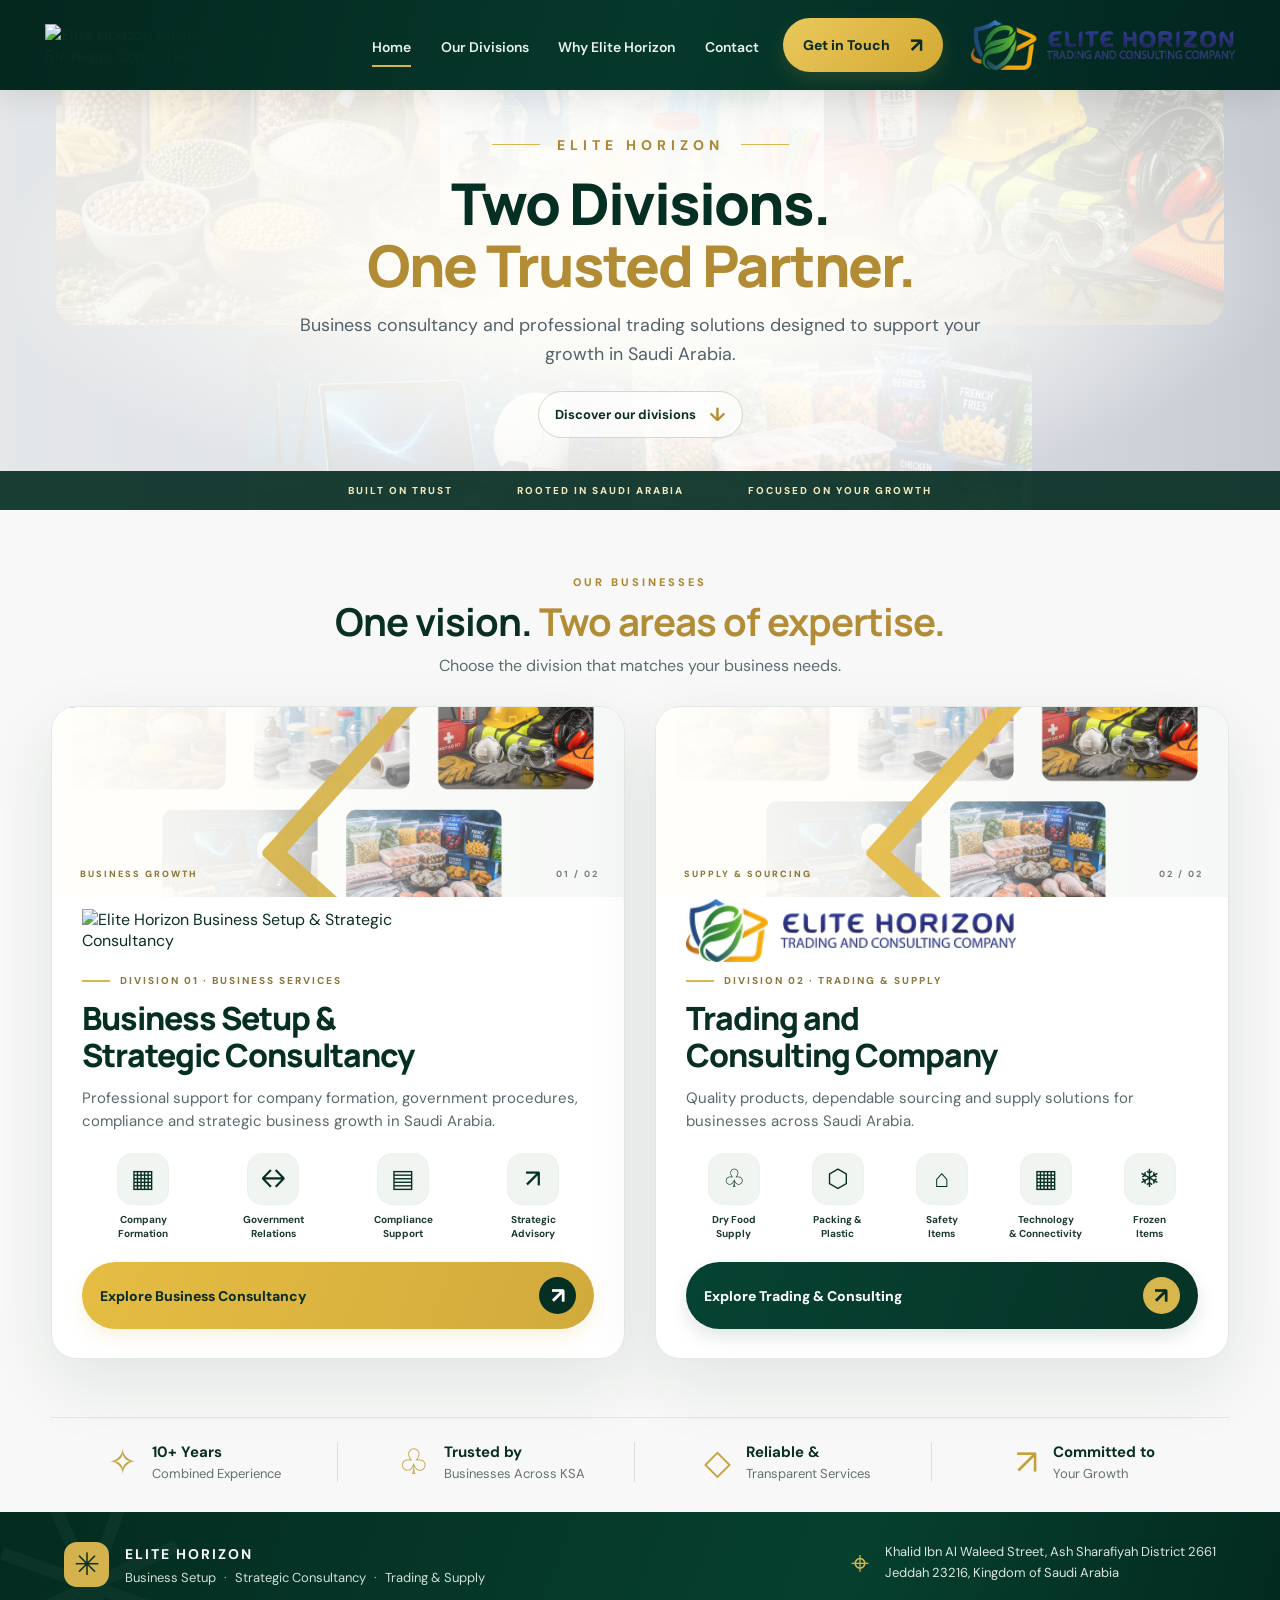
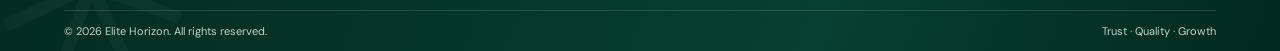
==== index.html @ f8c89701 "Add files via upload" ====
<!DOCTYPE html>
<html lang="en"><head><meta charset="UTF-8"><meta name="viewport" content="width=device-width,initial-scale=1"><meta name="theme-color" content="#052d22"><title>Elite Horizon | Two Divisions. One Trusted Partner.</title><meta name="description" content="Explore Elite Horizon Business Setup & Strategic Consultancy and Elite Horizon Trading and Consulting Company in Saudi Arabia."><link rel="icon" href="assets/favicon.png"><link rel="stylesheet" href="style.css"></head>
<body>
<header class="topbar"><a class="brand brand-consult" href="consultancy.html" aria-label="Elite Horizon Business Setup and Strategic Consultancy"><img src="assets/consultancy-logo.svg" alt="Elite Horizon Business Setup and Strategic Consultancy"></a><nav class="nav" id="nav"><a class="active" href="index.html">Home</a><a href="#divisions">Our Divisions</a><a href="#why-us">Why Elite Horizon</a><a href="#contact">Contact</a></nav><a class="top-cta" href="#contact">Get in Touch <span>↗</span></a><a class="brand brand-trading" href="trading.html" aria-label="Elite Horizon Trading and Consulting Company"><img src="assets/logo.png" alt="Elite Horizon Trading and Consulting Company"></a><button class="menu-btn" id="menuBtn" aria-label="Toggle navigation" aria-expanded="false">☰</button></header>
<main>
<section class="hero"><div class="hero-shade"></div><div class="hero-copy"><p class="eyebrow"><span></span> ELITE HORIZON <span></span></p><h1>Two Divisions.<br><em>One Trusted Partner.</em></h1><p class="hero-sub">Business consultancy and professional trading solutions designed to support your growth in Saudi Arabia.</p><a href="#divisions" class="scroll-link">Discover our divisions <span>↓</span></a></div><div class="hero-bottom"><span>BUILT ON TRUST</span><span>ROOTED IN SAUDI ARABIA</span><span>FOCUSED ON YOUR GROWTH</span></div></section>
<section class="divisions section-wrap" id="divisions"><div class="section-heading"><p class="kicker">OUR BUSINESSES</p><h2>One vision. <span>Two areas of expertise.</span></h2><p>Choose the division that matches your business needs.</p></div>
<div class="cards">
<article class="division-card consultancy-card"><div class="card-visual consultancy-visual"><div class="visual-label">BUSINESS GROWTH <span>01 / 02</span></div></div><div class="card-content"><div class="card-brand"><img src="assets/consultancy-logo.svg" alt="Elite Horizon Business Setup & Strategic Consultancy"></div><p class="division-label"><i></i> DIVISION 01 · BUSINESS SERVICES</p><h3>Business Setup &amp;<br> Strategic Consultancy</h3><p class="description">Professional support for company formation, government procedures, compliance and strategic business growth in Saudi Arabia.</p><div class="service-list"><span><b>▦</b>Company<br>Formation</span><span><b>↔</b>Government<br>Relations</span><span><b>▤</b>Compliance<br>Support</span><span><b>↗</b>Strategic<br>Advisory</span></div><a class="card-cta gold-cta" href="consultancy.html">Explore Business Consultancy <span>↗</span></a></div></article>
<article class="division-card trading-card"><div class="card-visual trading-visual"><div class="visual-label">SUPPLY &amp; SOURCING <span>02 / 02</span></div></div><div class="card-content"><div class="card-brand trading-brand"><img src="assets/logo.png" alt="Elite Horizon Trading and Consulting Company"></div><p class="division-label"><i></i> DIVISION 02 · TRADING &amp; SUPPLY</p><h3>Trading and<br> Consulting Company</h3><p class="description">Quality products, dependable sourcing and supply solutions for businesses across Saudi Arabia.</p><div class="service-list"><span><b>♧</b>Dry Food<br>Supply</span><span><b>⬡</b>Packing &amp;<br>Plastic</span><span><b>⌂</b>Safety<br>Items</span><span><b>▦</b>Technology<br>&amp; Connectivity</span><span><b>❄</b>Frozen<br>Items</span></div><a class="card-cta green-cta" href="trading.html">Explore Trading &amp; Consulting <span>↗</span></a></div></article>
</div></section>
<section class="trust-strip" id="why-us"><div class="trust-item"><span class="trust-icon">✧</span><div><strong>10+ Years</strong><small>Combined Experience</small></div></div><div class="trust-item"><span class="trust-icon">♧</span><div><strong>Trusted by</strong><small>Businesses Across KSA</small></div></div><div class="trust-item"><span class="trust-icon">◇</span><div><strong>Reliable &amp;</strong><small>Transparent Services</small></div></div><div class="trust-item"><span class="trust-icon">↗</span><div><strong>Committed to</strong><small>Your Growth</small></div></div></section>
</main><footer id="contact"><div class="footer-brand"><span class="footer-mark">✳</span><div><strong>ELITE HORIZON</strong><p>Business Setup <i>·</i> Strategic Consultancy <i>·</i> Trading &amp; Supply</p></div></div><div class="footer-address"><span>⌖</span><p>Khalid Ibn Al Waleed Street, Ash Sharafiyah District 2661<br>Jeddah 23216, Kingdom of Saudi Arabia</p></div><div class="footer-bottom"><span>© <span id="year"></span> Elite Horizon. All rights reserved.</span><span>Trust · Quality · Growth</span></div></footer><script src="script.js"></script></body></html>
---- style.css ----
@import url('https://fonts.googleapis.com/css2?family=DM+Sans:wght@400;500;600;700&family=Manrope:wght@400;500;600;700;800&display=swap');
:root{--green:#062f23;--green2:#0b4938;--gold:#d7b64e;--gold2:#edc65d;--ink:#092f25;--muted:#5e6c70;--blue:#172d80;--paper:#f7f8f7;--line:#e5e9e5;--shadow:0 24px 70px #092e2417}*{box-sizing:border-box}html{scroll-behavior:smooth;scroll-padding-top:100px}body{margin:0;background:#f7f8f7;color:var(--ink);font-family:'DM Sans',Arial,sans-serif}a{color:inherit;text-decoration:none}.topbar{height:90px;padding:0 clamp(18px,3.5vw,62px);display:flex;align-items:center;gap:24px;background:linear-gradient(105deg,#04271e,#06382b 52%,#02251f);position:sticky;top:0;z-index:20;box-shadow:0 8px 28px #00180f18}.brand{display:flex;align-items:center;min-width:0}.brand img{display:block;object-fit:contain}.brand-consult{width:310px}.brand-consult img{width:100%;max-height:74px}.brand-trading{width:270px;justify-content:flex-end;margin-left:4px}.brand-trading img{width:100%;max-height:54px;object-fit:contain}.nav{display:flex;align-items:center;justify-content:center;gap:clamp(16px,2.3vw,38px);margin:auto;white-space:nowrap}.nav a{font-size:14px;color:#eaf2ed;font-weight:600;padding:34px 0 31px;position:relative}.nav a:after{content:'';position:absolute;bottom:20px;left:0;width:0;height:2px;background:var(--gold);transition:.25s}.nav a:hover:after,.nav a.active:after{width:100%}.top-cta{display:flex;align-items:center;gap:20px;padding:14px 20px;border-radius:28px;background:linear-gradient(135deg,#eac85c,#d4a933);font-size:14px;font-weight:800;white-space:nowrap;color:#082c22;box-shadow:0 8px 20px #d7b64e26}.top-cta span{font-size:20px}.menu-btn{display:none;background:transparent;border:1px solid #ffffff50;color:#fff;border-radius:12px;font-size:24px;padding:7px 12px}.hero{min-height:420px;position:relative;display:flex;align-items:center;justify-content:center;text-align:center;overflow:hidden;background:#f2f3ee url('assets/hero.jpg') center 47%/cover no-repeat}.hero:before{content:'';position:absolute;inset:0;background:linear-gradient(90deg,#f9faf7e8 0%,#ffffffdc 36%,#ffffffd9 66%,#f8f9f4c9 100%)}.hero-shade{position:absolute;inset:0;background:radial-gradient(ellipse at 50% 42%,#fffef9 0%,#fffef9d9 28%,transparent 72%)}.hero-copy{position:relative;z-index:1;width:min(900px,90%);padding:38px 0 64px}.eyebrow{display:flex;align-items:center;justify-content:center;gap:17px;color:#ad8730;font-size:14px;letter-spacing:5px;font-weight:800;margin:0 0 18px}.eyebrow span{width:48px;height:1px;background:var(--gold)}h1,h2,h3,p{margin-top:0}.hero h1{font-family:Manrope,sans-serif;font-size:clamp(36px,4.5vw,62px);line-height:1.08;letter-spacing:-2px;margin:0 0 15px;font-weight:800;color:var(--green)}.hero h1 em{font-style:normal;color:#b28c34}.hero-sub{max-width:700px;margin:0 auto;color:#536169;font-size:clamp(16px,1.4vw,19px);line-height:1.6}.scroll-link{display:inline-flex;align-items:center;gap:13px;margin-top:23px;padding:10px 16px;border:1px solid #d8d8c7;border-radius:24px;font-size:13px;font-weight:700;background:#ffffffb8}.scroll-link span{color:#b38f35;font-size:19px}.hero-bottom{position:absolute;z-index:1;bottom:0;left:0;right:0;display:flex;justify-content:center;gap:clamp(20px,5vw,90px);padding:13px 16px;background:#052d22e8;color:#f5e9bd;font-size:10px;letter-spacing:2px;font-weight:800}.section-wrap{width:min(1450px,92%);margin:0 auto}.divisions{padding:65px 0 58px}.section-heading{text-align:center;margin-bottom:30px}.kicker{font-size:11px;letter-spacing:3px;font-weight:800;color:#ad8730;margin-bottom:10px}.section-heading h2{font-family:Manrope,sans-serif;font-size:clamp(28px,3vw,40px);line-height:1.2;letter-spacing:-1px;margin-bottom:10px}.section-heading h2 span{color:#b28d36}.section-heading>p:last-child{color:var(--muted);margin-bottom:0}.cards{display:grid;grid-template-columns:repeat(2,minmax(0,1fr));gap:30px;align-items:stretch}.division-card{position:relative;min-width:0;background:#fff;border:1px solid #e4e9e5;border-radius:25px;overflow:hidden;box-shadow:var(--shadow);display:flex;flex-direction:column;transition:transform .3s,box-shadow .3s}.division-card:hover{transform:translateY(-5px);box-shadow:0 30px 75px #092e2425}.card-visual{height:190px;position:relative;background-size:cover;background-position:center;overflow:hidden}.card-visual:after{content:'';position:absolute;inset:0;background:linear-gradient(90deg,#fffefa 0%,#fffefaeb 36%,#fffefa55 66%,#ffffff00 100%)}.consultancy-visual{background-image:url('assets/industries.jpg');background-position:center 47%}.trading-visual{background-image:url('assets/commitment.jpg');background-position:center 54%}.consultancy-visual:before,.trading-visual:before{content:'';position:absolute;z-index:1;right:-70px;top:-155px;width:280px;height:430px;border:19px solid var(--gold);transform:rotate(42deg);border-radius:5px;opacity:.95}.trading-visual:before{border-color:#e5bd4c}.visual-label{position:absolute;z-index:2;bottom:17px;left:28px;right:25px;display:flex;justify-content:space-between;font-size:9px;letter-spacing:2px;font-weight:800;color:#8b742f}.visual-label span{color:#78817e}.card-content{padding:0 30px 29px;display:flex;flex-direction:column;flex:1}.card-brand{height:72px;display:flex;align-items:center;margin-top:-3px;margin-bottom:8px}.card-brand img{width:min(100%,385px);max-height:65px;object-fit:contain;object-position:left center}.trading-brand img{width:min(100%,330px)}.division-label{display:flex;align-items:center;gap:10px;color:#8b783f;font-size:10px;letter-spacing:2px;font-weight:800;margin:0 0 13px}.division-label i{display:inline-block;width:28px;height:2px;background:var(--gold)}.card-content h3{font-family:Manrope,sans-serif;font-size:clamp(25px,2.5vw,36px);letter-spacing:-1px;line-height:1.15;margin:0 0 13px;font-weight:800;color:var(--green)}.trading-card .card-content h3{color:#092f25}.description{font-size:15px;line-height:1.55;color:#5b686b;max-width:520px;margin-bottom:20px}.service-list{display:grid;grid-template-columns:repeat(4,minmax(0,1fr));gap:8px;margin-top:auto;margin-bottom:22px}.trading-card .service-list{grid-template-columns:repeat(5,minmax(0,1fr))}.service-list span{display:flex;flex-direction:column;align-items:center;justify-content:flex-start;text-align:center;font-size:10px;line-height:1.35;font-weight:700;color:#1d3930;gap:8px}.service-list b{display:flex;align-items:center;justify-content:center;width:52px;height:52px;border-radius:15px;background:#f1f5f1;color:var(--green);font-size:25px;font-weight:500;border:1px solid #edf0ec}.card-cta{display:flex;align-items:center;justify-content:space-between;gap:14px;padding:15px 18px;border-radius:35px;font-weight:800;font-size:14px;transition:transform .2s,filter .2s}.card-cta:hover{transform:translateY(-2px);filter:brightness(1.03)}.card-cta span{display:grid;place-items:center;flex:0 0 37px;height:37px;border-radius:50%;font-size:22px}.gold-cta{background:linear-gradient(110deg,#e6bd42,#d0aa3c);color:#082d22;box-shadow:0 8px 18px #d3b34b2b}.gold-cta span{background:var(--green);color:#fff}.green-cta{background:linear-gradient(110deg,#064332,#063327);color:#fff;box-shadow:0 8px 18px #06433220}.green-cta span{background:var(--gold);color:#062d22}.trust-strip{display:grid;grid-template-columns:repeat(4,1fr);width:min(1260px,92%);margin:0 auto;padding:24px 0 30px;border-top:1px solid #e2e7e2;gap:10px}.trust-item{display:flex;align-items:center;justify-content:center;gap:15px;border-right:1px solid #d9dfda}.trust-item:last-child{border:0}.trust-icon{font-size:35px;color:#c5a13b;line-height:1}.trust-item strong,.trust-item small{display:block}.trust-item strong{font-size:15px;margin-bottom:3px}.trust-item small{font-size:13px;color:#66716f}footer{position:relative;overflow:hidden;background:linear-gradient(110deg,#042b20,#06402f 65%,#03291f);color:#fff;padding:30px max(5%,calc((100% - 1300px)/2)) 0}footer:before{content:'✳';position:absolute;left:-20px;bottom:-110px;font-size:260px;color:#ffffff08;transform:rotate(20deg)}.footer-brand,.footer-address{display:flex;align-items:center;gap:16px;position:relative;z-index:1}.footer-brand{float:left}.footer-mark{display:grid;place-items:center;width:45px;height:45px;border-radius:13px;background:#d4b34e;color:#073124;font-size:31px}.footer-brand strong{letter-spacing:2px;font-size:14px}.footer-brand p{font-size:13px;color:#d2dfd7;margin:5px 0 0}.footer-brand i{font-style:normal;color:var(--gold);padding:0 5px}.footer-address{justify-content:flex-end;text-align:left}.footer-address>span{font-size:32px;color:var(--gold)}.footer-address p{font-size:13px;line-height:1.6;color:#dce6df;margin:0}.footer-bottom{clear:both;display:flex;justify-content:space-between;gap:15px;border-top:1px solid #ffffff20;margin-top:26px;padding:13px 0;color:#c4d2c9;font-size:11px;position:relative;z-index:1}
@media(max-width:1250px){.topbar{gap:16px}.brand-consult{width:255px}.brand-trading{width:220px}.nav{gap:17px}.top-cta{padding:12px 15px}.card-content{padding-left:24px;padding-right:24px}.card-visual{height:165px}}
@media(max-width:980px){.topbar{height:82px}.brand-consult{width:240px}.brand-trading{width:190px}.nav{gap:14px}.nav a{font-size:12px}.top-cta{display:none}.cards{gap:18px}.card-content{padding:0 20px 22px}.service-list b{width:44px;height:44px}.card-content h3{font-size:28px}.description{font-size:14px}.card-brand{height:65px}.card-visual{height:145px}}
@media(max-width:760px){.topbar{height:76px;padding:0 16px;gap:10px;justify-content:space-between}.brand-consult{width:min(48%,235px)}.brand-consult img{max-height:58px}.brand-trading{width:min(36%,175px);margin-left:auto}.brand-trading img{max-height:42px}.menu-btn{display:block;order:3}.nav{display:none;position:absolute;top:76px;left:0;right:0;background:#052d22;padding:12px 22px 20px;box-shadow:0 20px 25px #00180f24;align-items:stretch;flex-direction:column;gap:0}.nav.open{display:flex}.nav a{padding:13px 0;font-size:14px;border-bottom:1px solid #ffffff17}.nav a:after{display:none}.hero{min-height:370px}.hero-copy{padding:36px 0 70px}.eyebrow{font-size:10px;letter-spacing:3px;gap:9px}.eyebrow span{width:25px}.hero h1{font-size:clamp(34px,8vw,48px);letter-spacing:-1.5px}.hero-sub{font-size:15px}.hero-bottom{gap:10px;font-size:7px;letter-spacing:1px}.divisions{padding:45px 0 38px;width:min(580px,92%)}.section-heading{margin-bottom:23px}.section-heading h2{font-size:29px}.cards{grid-template-columns:1fr;gap:22px}.card-visual{height:175px}.card-content{padding:0 23px 24px}.card-content h3{font-size:30px}.description{font-size:14px}.card-brand{height:70px}.trust-strip{grid-template-columns:repeat(2,1fr);row-gap:20px;padding:24px 0}.trust-item{justify-content:flex-start;padding-left:10px;border-right:0}.trust-icon{font-size:30px}.trust-item strong{font-size:14px}.trust-item small{font-size:12px}footer{padding:25px 6% 0}.footer-brand{float:none;margin-bottom:22px}.footer-address{justify-content:flex-start}.footer-bottom{margin-top:22px;font-size:10px}}
@media(max-width:430px){.brand-consult{width:54%}.brand-trading{display:none}.menu-btn{margin-left:auto}.hero{min-height:350px}.hero-bottom span{max-width:100px;text-align:center;line-height:1.4}.card-visual{height:150px}.card-content{padding-left:18px;padding-right:18px}.card-content h3{font-size:27px}.service-list{gap:4px}.service-list span{font-size:9px}.service-list b{width:40px;height:40px;border-radius:12px;font-size:21px}.trading-card .service-list{grid-template-columns:repeat(5,minmax(0,1fr))}.card-cta{font-size:12px;padding:12px 13px}.card-cta span{flex-basis:32px;height:32px}.footer-brand p{font-size:11px;line-height:1.6}.footer-address p{font-size:11px}}
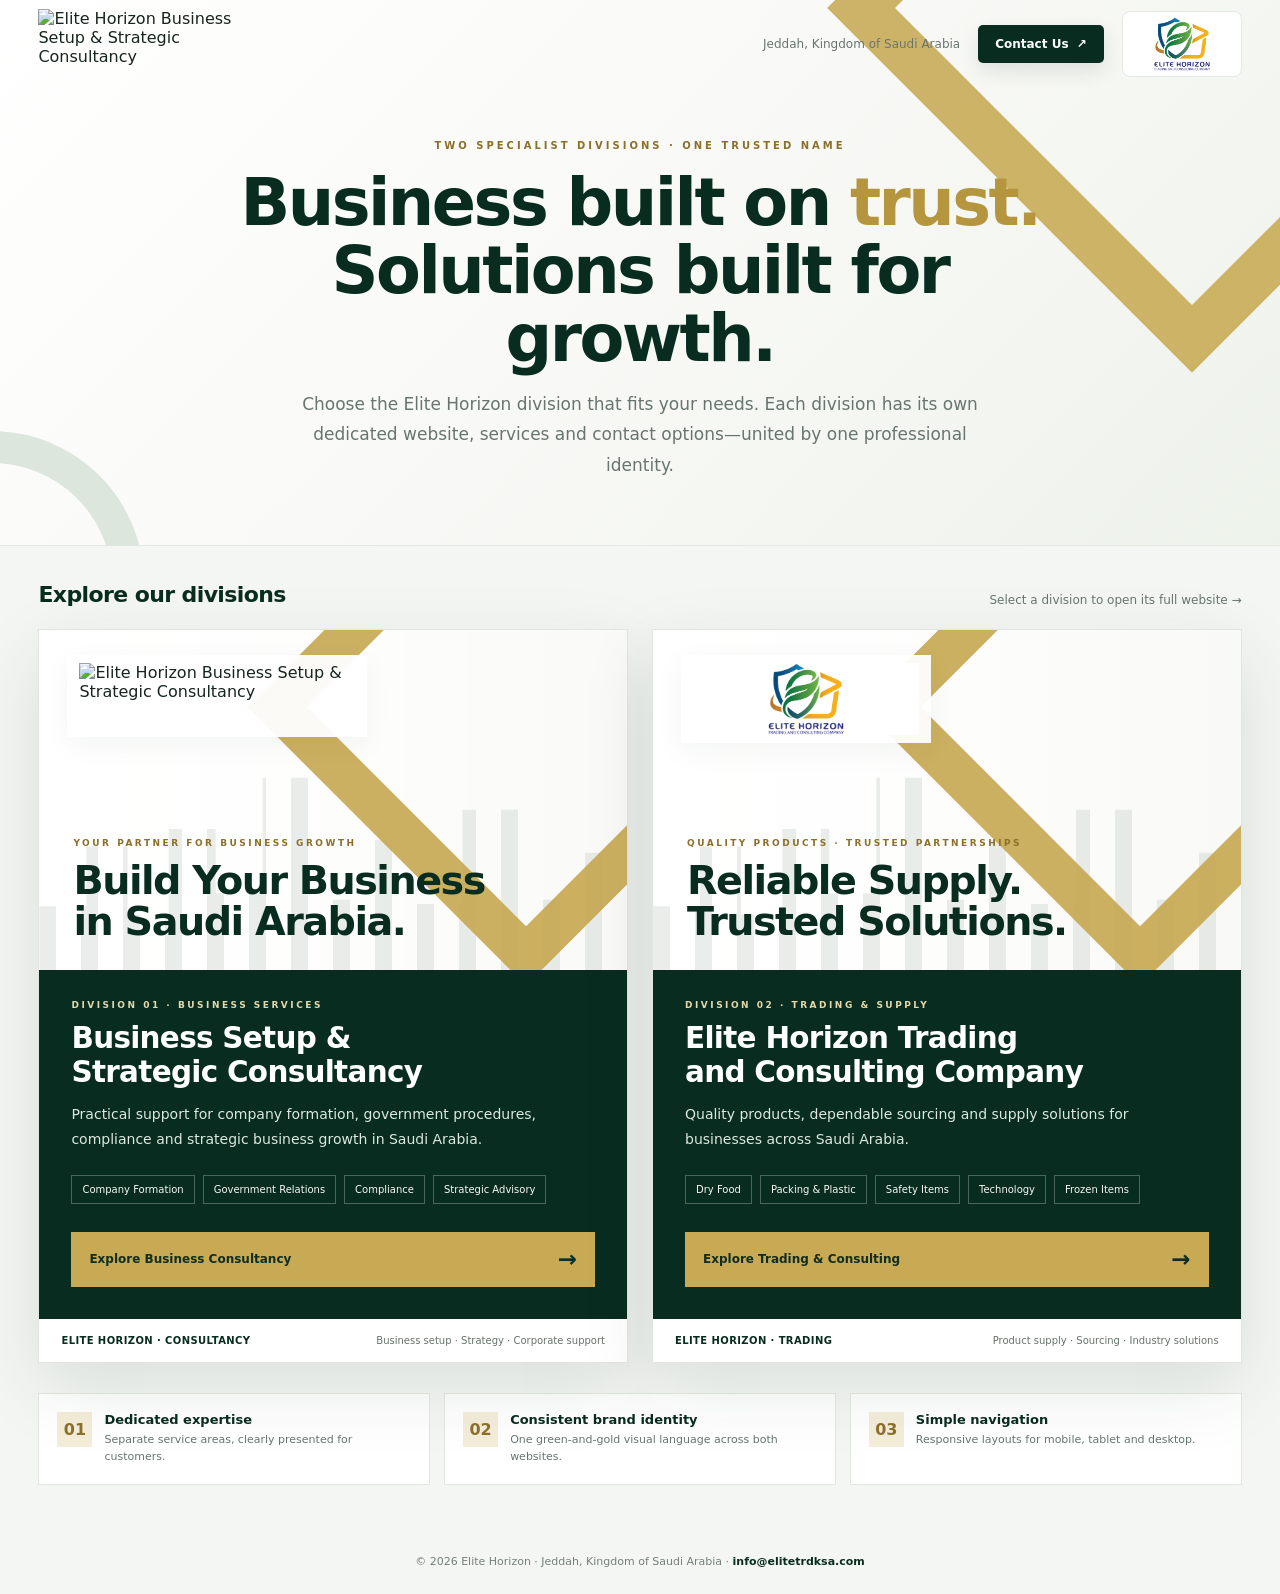
==== commit 928446ca: "Add files via upload" ====
--- a/index.html
+++ b/index.html
@@ -1,13 +1,26 @@
-<!DOCTYPE html>
-<html lang="en"><head><meta charset="UTF-8"><meta name="viewport" content="width=device-width,initial-scale=1"><meta name="theme-color" content="#052d22"><title>Elite Horizon | Two Divisions. One Trusted Partner.</title><meta name="description" content="Explore Elite Horizon Business Setup & Strategic Consultancy and Elite Horizon Trading and Consulting Company in Saudi Arabia."><link rel="icon" href="assets/favicon.png"><link rel="stylesheet" href="style.css"></head>
+<!doctype html>
+<html lang="en">
+<head>
+<meta charset="utf-8"><meta name="viewport" content="width=device-width, initial-scale=1">
+<title>Elite Horizon | Business Services & Trading</title>
+<meta name="description" content="Explore Elite Horizon Business Setup & Strategic Consultancy and Elite Horizon Trading and Consulting Company in Saudi Arabia.">
+<meta name="theme-color" content="#082d20"><link rel="icon" href="assets/brand-icon.png" type="image/png">
+<style>
+:root{--green:#082d20;--green2:#0d5b3d;--gold:#c8aa54;--gold2:#e2c66e;--ink:#17251f;--muted:#68756f;--paper:#f4f6f3;--line:#e2e8e1;--white:#fff;--shadow:0 24px 70px rgba(8,45,32,.11)}
+*{box-sizing:border-box}html{scroll-behavior:smooth}body{margin:0;background:var(--paper);color:var(--ink);font-family:Inter,ui-sans-serif,system-ui,-apple-system,"Segoe UI",Arial,sans-serif}a{color:inherit;text-decoration:none}button,a{-webkit-tap-highlight-color:transparent}.shell{width:min(1440px,94%);margin:auto}.masthead{position:relative;overflow:hidden;background:linear-gradient(135deg,#fff 0%,#f7f8f4 58%,#edf2eb 100%);border-bottom:1px solid var(--line)}.masthead:before{content:"";position:absolute;width:420px;height:420px;right:-170px;top:-250px;border:48px solid var(--gold);transform:rotate(45deg);opacity:.88}.masthead:after{content:"";position:absolute;width:240px;height:240px;left:-160px;bottom:-190px;border:32px solid #dce6dc;border-radius:50%}.nav{height:88px;display:flex;align-items:center;justify-content:space-between;gap:24px;position:relative;z-index:2}.brand{display:flex;align-items:center;gap:13px;min-width:0}.brand img{width:235px;height:70px;object-fit:contain;object-position:left center}.brand strong{display:block;font-size:19px;letter-spacing:-.5px;color:var(--green)}.brand small{display:block;font-size:9px;letter-spacing:1.1px;font-weight:800;color:#69766e;margin-top:4px}.trading-brand{display:flex;align-items:center;justify-content:center;width:120px;height:66px;background:#fff;border:1px solid #e7e9e3;border-radius:8px;padding:5px}.trading-brand img{width:100%;height:100%;object-fit:contain}.main-brand{flex:0 1 270px}.nav-right{display:flex;align-items:center;gap:18px}.nav-right span{font-size:12px;color:var(--muted)}.contact-link{display:inline-flex;align-items:center;gap:8px;padding:12px 17px;background:var(--green);color:#fff;border-radius:5px;font-size:12px;font-weight:800;box-shadow:0 8px 20px #082d201c}.intro{position:relative;z-index:1;text-align:center;padding:52px 20px 65px}.eyebrow{font-size:10px;letter-spacing:3px;text-transform:uppercase;font-weight:900;color:#8a702b}.intro h1{font-size:clamp(36px,5.1vw,66px);line-height:1.04;letter-spacing:-2.5px;color:var(--green);max-width:900px;margin:18px auto 16px}.intro h1 em{font-style:normal;color:#b5963e}.intro p{font-size:clamp(14px,1.4vw,17px);line-height:1.8;color:var(--muted);max-width:720px;margin:0 auto}.choice-wrap{padding:36px 0 70px}.section-head{display:flex;align-items:end;justify-content:space-between;gap:20px;margin:0 0 22px}.section-head h2{font-size:22px;letter-spacing:-.6px;margin:0;color:var(--green)}.section-head p{font-size:12px;color:var(--muted);margin:0}.choices{display:grid;grid-template-columns:repeat(2,minmax(0,1fr));gap:24px}.division{--accent:var(--gold);position:relative;display:flex;flex-direction:column;min-width:0;background:#fff;border:1px solid #dfe6de;box-shadow:var(--shadow);overflow:hidden;transition:transform .25s,box-shadow .25s}.division:hover,.division:focus-visible{transform:translateY(-6px);box-shadow:0 30px 80px rgba(8,45,32,.17);outline:2px solid var(--gold);outline-offset:3px}.visual{height:340px;position:relative;overflow:hidden;background:#f8f9f6}.visual:before{content:"";position:absolute;inset:0;background:linear-gradient(90deg,rgba(255,255,255,.98) 0%,rgba(255,255,255,.90) 34%,rgba(255,255,255,.22) 100%),url('assets/hero-consultancy.png') center/cover;opacity:1}.trading .visual:before{background:linear-gradient(90deg,rgba(255,255,255,.98) 0%,rgba(255,255,255,.88) 34%,rgba(255,255,255,.14) 100%),url('assets/hero-trading.png') center/cover}.visual:after{content:"";position:absolute;width:310px;height:310px;right:-96px;top:-120px;border:42px solid var(--gold);transform:rotate(45deg);opacity:.92}.trading .visual:after{border-color:#c8aa54}.city-shape{position:absolute;inset:auto 0 0;height:63%;opacity:.24;background:repeating-linear-gradient(90deg,#a8b5aa 0 17px,transparent 17px 42px);clip-path:polygon(0 70%,8% 70%,8% 42%,15% 42%,15% 74%,22% 74%,22% 34%,30% 34%,30% 64%,38% 64%,38% 10%,48% 10%,48% 67%,57% 67%,57% 39%,64% 39%,64% 69%,72% 69%,72% 25%,82% 25%,82% 67%,90% 67%,90% 45%,100% 45%,100% 100%,0 100%)}.brandmark{position:absolute;z-index:2;left:28px;top:25px;display:flex;align-items:center;gap:11px;background:rgba(255,255,255,.94);padding:10px 14px;max-width:calc(100% - 56px);box-shadow:0 8px 28px #082d200c}.brandmark img{width:100%;height:100%;object-fit:contain;flex:0 0 auto}.brandmark.logo-consultancy{width:300px;height:82px;padding:8px 12px}.brandmark.logo-trading{width:250px;height:88px;padding:8px 12px}.brandmark.logo-trading img{background:#fff}.visual-title{position:absolute;z-index:2;left:34px;right:32px;bottom:28px}.visual-title span{font-size:9px;font-weight:900;letter-spacing:2.5px;color:#8c702a}.visual-title h2{font-size:clamp(29px,3.1vw,45px);line-height:1.04;letter-spacing:-1.5px;margin:10px 0 0;color:var(--green);max-width:540px}.body{padding:30px 32px 32px;background:var(--green);color:#fff;flex:1;display:flex;flex-direction:column}.section-label{font-size:9px;letter-spacing:2.5px;font-weight:900;color:#e4d7aa}.body h3{font-size:clamp(23px,2.3vw,30px);line-height:1.15;letter-spacing:-.7px;margin:12px 0 12px;max-width:560px}.body p{font-size:14px;line-height:1.8;color:#dce8e0;max-width:600px;margin:0 0 22px}.service-pills{display:flex;flex-wrap:wrap;gap:8px;margin:0 0 28px}.service-pills span{border:1px solid #ffffff45;padding:8px 10px;font-size:10px;color:#f7f8f4}.open{margin-top:auto;display:flex;align-items:center;justify-content:space-between;gap:14px;padding:16px 18px;background:var(--gold);color:#102d20;font-size:12px;font-weight:900;transition:background .2s,transform .2s}.open b{font-size:23px;line-height:1}.open:hover{background:var(--gold2)}.foot{display:flex;justify-content:space-between;gap:12px;align-items:center;padding:16px 22px;background:#fff;color:#66736b;font-size:10px}.foot strong{color:var(--green);letter-spacing:.4px}.bottom{padding:0 15px 26px;text-align:center;color:#748078;font-size:11px}.bottom a{color:var(--green);font-weight:800}.benefits{display:grid;grid-template-columns:repeat(3,1fr);gap:14px;margin-top:30px}.benefit{display:flex;gap:12px;align-items:flex-start;background:#fff;border:1px solid var(--line);padding:18px}.benefit-icon{width:35px;height:35px;flex:0 0 auto;display:grid;place-items:center;background:#f4edda;color:#8c702a;font-weight:900}.benefit b{display:block;color:var(--green);font-size:13px;margin-bottom:4px}.benefit span{display:block;color:var(--muted);font-size:11px;line-height:1.6}
+@media(max-width:850px){.nav{height:76px}.nav-right span{display:none}.brand img{width:190px;height:60px}.trading-brand{width:94px;height:55px}.intro{padding:42px 16px 52px}.choices{grid-template-columns:1fr;gap:22px}.visual{height:310px}.visual-title h2{font-size:clamp(32px,7vw,43px)}.benefits{grid-template-columns:1fr}.section-head{align-items:flex-start;flex-direction:column;gap:7px}}
+@media(max-width:520px){.shell{width:calc(100% - 24px)}.nav{height:70px}.brand img{width:145px;height:48px}.brand strong{font-size:16px}.brand small{font-size:7px;letter-spacing:.5px}.trading-brand{width:70px;height:44px;padding:3px}.main-brand{flex:0 1 150px}.contact-link{padding:10px 11px;font-size:10px}.intro{padding:35px 6px 43px}.intro h1{letter-spacing:-1.5px}.choice-wrap{padding:26px 0 45px}.visual{height:285px}.brandmark{left:14px;top:14px;max-width:calc(100% - 28px);padding:7px 9px}.brandmark.logo-consultancy{width:235px;height:65px}.brandmark.logo-trading{width:205px;height:68px}.visual-title{left:20px;right:18px;bottom:21px}.visual-title span{font-size:8px;letter-spacing:1.5px}.body{padding:23px 20px 22px}.body h3{font-size:24px}.body p{font-size:13px}.foot{align-items:flex-start;flex-direction:column}.visual:after{right:-145px;top:-125px}}
+@media(prefers-reduced-motion:reduce){html{scroll-behavior:auto}*,*:before,*:after{transition:none!important}}
+</style></head>
 <body>
-<header class="topbar"><a class="brand brand-consult" href="consultancy.html" aria-label="Elite Horizon Business Setup and Strategic Consultancy"><img src="assets/consultancy-logo.svg" alt="Elite Horizon Business Setup and Strategic Consultancy"></a><nav class="nav" id="nav"><a class="active" href="index.html">Home</a><a href="#divisions">Our Divisions</a><a href="#why-us">Why Elite Horizon</a><a href="#contact">Contact</a></nav><a class="top-cta" href="#contact">Get in Touch <span>↗</span></a><a class="brand brand-trading" href="trading.html" aria-label="Elite Horizon Trading and Consulting Company"><img src="assets/logo.png" alt="Elite Horizon Trading and Consulting Company"></a><button class="menu-btn" id="menuBtn" aria-label="Toggle navigation" aria-expanded="false">☰</button></header>
-<main>
-<section class="hero"><div class="hero-shade"></div><div class="hero-copy"><p class="eyebrow"><span></span> ELITE HORIZON <span></span></p><h1>Two Divisions.<br><em>One Trusted Partner.</em></h1><p class="hero-sub">Business consultancy and professional trading solutions designed to support your growth in Saudi Arabia.</p><a href="#divisions" class="scroll-link">Discover our divisions <span>↓</span></a></div><div class="hero-bottom"><span>BUILT ON TRUST</span><span>ROOTED IN SAUDI ARABIA</span><span>FOCUSED ON YOUR GROWTH</span></div></section>
-<section class="divisions section-wrap" id="divisions"><div class="section-heading"><p class="kicker">OUR BUSINESSES</p><h2>One vision. <span>Two areas of expertise.</span></h2><p>Choose the division that matches your business needs.</p></div>
-<div class="cards">
-<article class="division-card consultancy-card"><div class="card-visual consultancy-visual"><div class="visual-label">BUSINESS GROWTH <span>01 / 02</span></div></div><div class="card-content"><div class="card-brand"><img src="assets/consultancy-logo.svg" alt="Elite Horizon Business Setup & Strategic Consultancy"></div><p class="division-label"><i></i> DIVISION 01 · BUSINESS SERVICES</p><h3>Business Setup &amp;<br> Strategic Consultancy</h3><p class="description">Professional support for company formation, government procedures, compliance and strategic business growth in Saudi Arabia.</p><div class="service-list"><span><b>▦</b>Company<br>Formation</span><span><b>↔</b>Government<br>Relations</span><span><b>▤</b>Compliance<br>Support</span><span><b>↗</b>Strategic<br>Advisory</span></div><a class="card-cta gold-cta" href="consultancy.html">Explore Business Consultancy <span>↗</span></a></div></article>
-<article class="division-card trading-card"><div class="card-visual trading-visual"><div class="visual-label">SUPPLY &amp; SOURCING <span>02 / 02</span></div></div><div class="card-content"><div class="card-brand trading-brand"><img src="assets/logo.png" alt="Elite Horizon Trading and Consulting Company"></div><p class="division-label"><i></i> DIVISION 02 · TRADING &amp; SUPPLY</p><h3>Trading and<br> Consulting Company</h3><p class="description">Quality products, dependable sourcing and supply solutions for businesses across Saudi Arabia.</p><div class="service-list"><span><b>♧</b>Dry Food<br>Supply</span><span><b>⬡</b>Packing &amp;<br>Plastic</span><span><b>⌂</b>Safety<br>Items</span><span><b>▦</b>Technology<br>&amp; Connectivity</span><span><b>❄</b>Frozen<br>Items</span></div><a class="card-cta green-cta" href="trading.html">Explore Trading &amp; Consulting <span>↗</span></a></div></article>
-</div></section>
-<section class="trust-strip" id="why-us"><div class="trust-item"><span class="trust-icon">✧</span><div><strong>10+ Years</strong><small>Combined Experience</small></div></div><div class="trust-item"><span class="trust-icon">♧</span><div><strong>Trusted by</strong><small>Businesses Across KSA</small></div></div><div class="trust-item"><span class="trust-icon">◇</span><div><strong>Reliable &amp;</strong><small>Transparent Services</small></div></div><div class="trust-item"><span class="trust-icon">↗</span><div><strong>Committed to</strong><small>Your Growth</small></div></div></section>
-</main><footer id="contact"><div class="footer-brand"><span class="footer-mark">✳</span><div><strong>ELITE HORIZON</strong><p>Business Setup <i>·</i> Strategic Consultancy <i>·</i> Trading &amp; Supply</p></div></div><div class="footer-address"><span>⌖</span><p>Khalid Ibn Al Waleed Street, Ash Sharafiyah District 2661<br>Jeddah 23216, Kingdom of Saudi Arabia</p></div><div class="footer-bottom"><span>© <span id="year"></span> Elite Horizon. All rights reserved.</span><span>Trust · Quality · Growth</span></div></footer><script src="script.js"></script></body></html>+<header class="masthead"><div class="shell"><nav class="nav"><a class="brand main-brand" href="index.html" aria-label="Elite Horizon Business Setup and Strategic Consultancy"><img src="assets/consultancy-logo.png" alt="Elite Horizon Business Setup & Strategic Consultancy"></a><div class="nav-right"><span>Jeddah, Kingdom of Saudi Arabia</span><a class="contact-link" href="mailto:info@elitetrdksa.com">Contact Us <b>↗</b></a><a class="trading-brand" href="trading.html" aria-label="Elite Horizon Trading and Consulting Company"><img src="assets/trading-logo.png" alt="Elite Horizon Trading and Consulting Company"></a></div></nav>
+<div class="intro"><div class="eyebrow">Two specialist divisions · One trusted name</div><h1>Business built on <em>trust.</em><br>Solutions built for growth.</h1><p>Choose the Elite Horizon division that fits your needs. Each division has its own dedicated website, services and contact options—united by one professional identity.</p></div></div></header>
+<main class="shell choice-wrap"><div class="section-head"><h2>Explore our divisions</h2><p>Select a division to open its full website →</p></div>
+<div class="choices">
+<a class="division consultancy" href="consultancy.html" aria-label="Open Elite Horizon Business Setup and Strategic Consultancy"><div class="visual"><div class="city-shape"></div><div class="brandmark logo-consultancy"><img src="assets/consultancy-logo.png" alt="Elite Horizon Business Setup &amp; Strategic Consultancy"></div><div class="visual-title"><span>YOUR PARTNER FOR BUSINESS GROWTH</span><h2>Build Your Business<br>in Saudi Arabia.</h2></div></div><div class="body"><div class="section-label">DIVISION 01 · BUSINESS SERVICES</div><h3>Business Setup &amp;<br>Strategic Consultancy</h3><p>Practical support for company formation, government procedures, compliance and strategic business growth in Saudi Arabia.</p><div class="service-pills"><span>Company Formation</span><span>Government Relations</span><span>Compliance</span><span>Strategic Advisory</span></div><div class="open">Explore Business Consultancy <b>→</b></div></div><div class="foot"><strong>ELITE HORIZON · CONSULTANCY</strong><span>Business setup · Strategy · Corporate support</span></div></a>
+<a class="division trading" href="trading.html" aria-label="Open Elite Horizon Trading and Consulting Company"><div class="visual"><div class="city-shape"></div><div class="brandmark logo-trading"><img src="assets/trading-logo.png" alt="Elite Horizon Trading and Consulting Company"></div><div class="visual-title"><span>QUALITY PRODUCTS · TRUSTED PARTNERSHIPS</span><h2>Reliable Supply.<br>Trusted Solutions.</h2></div></div><div class="body"><div class="section-label">DIVISION 02 · TRADING &amp; SUPPLY</div><h3>Elite Horizon Trading<br>and Consulting Company</h3><p>Quality products, dependable sourcing and supply solutions for businesses across Saudi Arabia.</p><div class="service-pills"><span>Dry Food</span><span>Packing &amp; Plastic</span><span>Safety Items</span><span>Technology</span><span>Frozen Items</span></div><div class="open">Explore Trading &amp; Consulting <b>→</b></div></div><div class="foot"><strong>ELITE HORIZON · TRADING</strong><span>Product supply · Sourcing · Industry solutions</span></div></a>
+</div>
+<div class="benefits"><div class="benefit"><div class="benefit-icon">01</div><div><b>Dedicated expertise</b><span>Separate service areas, clearly presented for customers.</span></div></div><div class="benefit"><div class="benefit-icon">02</div><div><b>Consistent brand identity</b><span>One green-and-gold visual language across both websites.</span></div></div><div class="benefit"><div class="benefit-icon">03</div><div><b>Simple navigation</b><span>Responsive layouts for mobile, tablet and desktop.</span></div></div></div>
+</main><footer class="bottom">© <span id="year"></span> Elite Horizon · Jeddah, Kingdom of Saudi Arabia · <a href="mailto:info@elitetrdksa.com">info@elitetrdksa.com</a></footer>
+<script>document.getElementById('year').textContent=new Date().getFullYear();</script>
+</body></html>
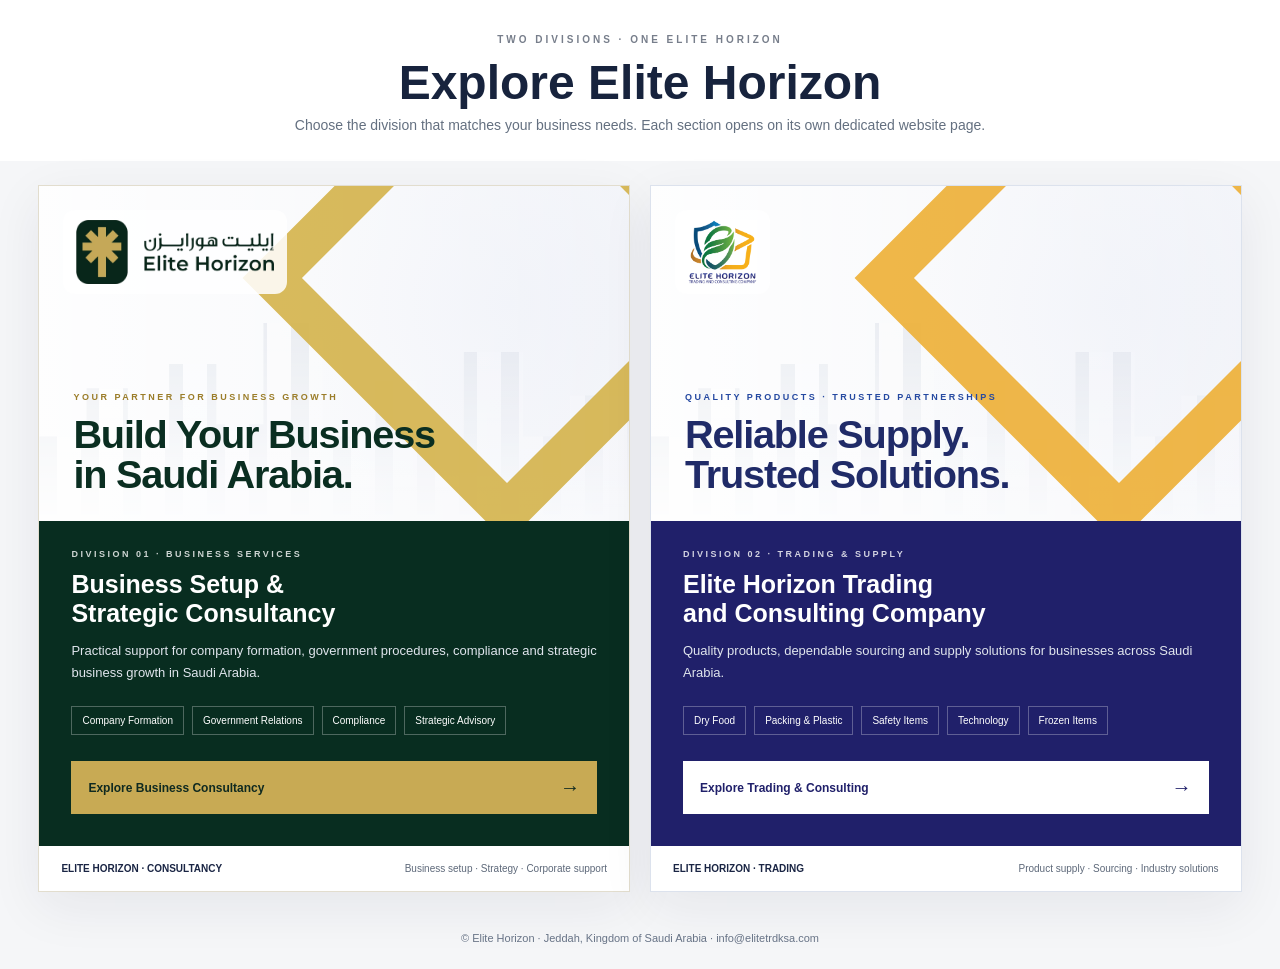
==== commit 43c0c72a: "Add files via upload" ====
--- a/index.html
+++ b/index.html
@@ -1,26 +1,32 @@
 <!doctype html>
 <html lang="en">
 <head>
-<meta charset="utf-8"><meta name="viewport" content="width=device-width, initial-scale=1">
-<title>Elite Horizon | Business Services & Trading</title>
-<meta name="description" content="Explore Elite Horizon Business Setup & Strategic Consultancy and Elite Horizon Trading and Consulting Company in Saudi Arabia.">
-<meta name="theme-color" content="#082d20"><link rel="icon" href="assets/brand-icon.png" type="image/png">
+<meta charset="utf-8"><meta name="viewport" content="width=device-width,initial-scale=1">
+<title>Elite Horizon | Choose Your Division</title>
+<meta name="description" content="Explore Elite Horizon Trading and Consulting Company and Elite Horizon Business Setup & Strategic Consultancy.">
+<link rel="icon" href="assets/favicon.png" type="image/png">
 <style>
-:root{--green:#082d20;--green2:#0d5b3d;--gold:#c8aa54;--gold2:#e2c66e;--ink:#17251f;--muted:#68756f;--paper:#f4f6f3;--line:#e2e8e1;--white:#fff;--shadow:0 24px 70px rgba(8,45,32,.11)}
-*{box-sizing:border-box}html{scroll-behavior:smooth}body{margin:0;background:var(--paper);color:var(--ink);font-family:Inter,ui-sans-serif,system-ui,-apple-system,"Segoe UI",Arial,sans-serif}a{color:inherit;text-decoration:none}button,a{-webkit-tap-highlight-color:transparent}.shell{width:min(1440px,94%);margin:auto}.masthead{position:relative;overflow:hidden;background:linear-gradient(135deg,#fff 0%,#f7f8f4 58%,#edf2eb 100%);border-bottom:1px solid var(--line)}.masthead:before{content:"";position:absolute;width:420px;height:420px;right:-170px;top:-250px;border:48px solid var(--gold);transform:rotate(45deg);opacity:.88}.masthead:after{content:"";position:absolute;width:240px;height:240px;left:-160px;bottom:-190px;border:32px solid #dce6dc;border-radius:50%}.nav{height:88px;display:flex;align-items:center;justify-content:space-between;gap:24px;position:relative;z-index:2}.brand{display:flex;align-items:center;gap:13px;min-width:0}.brand img{width:235px;height:70px;object-fit:contain;object-position:left center}.brand strong{display:block;font-size:19px;letter-spacing:-.5px;color:var(--green)}.brand small{display:block;font-size:9px;letter-spacing:1.1px;font-weight:800;color:#69766e;margin-top:4px}.trading-brand{display:flex;align-items:center;justify-content:center;width:120px;height:66px;background:#fff;border:1px solid #e7e9e3;border-radius:8px;padding:5px}.trading-brand img{width:100%;height:100%;object-fit:contain}.main-brand{flex:0 1 270px}.nav-right{display:flex;align-items:center;gap:18px}.nav-right span{font-size:12px;color:var(--muted)}.contact-link{display:inline-flex;align-items:center;gap:8px;padding:12px 17px;background:var(--green);color:#fff;border-radius:5px;font-size:12px;font-weight:800;box-shadow:0 8px 20px #082d201c}.intro{position:relative;z-index:1;text-align:center;padding:52px 20px 65px}.eyebrow{font-size:10px;letter-spacing:3px;text-transform:uppercase;font-weight:900;color:#8a702b}.intro h1{font-size:clamp(36px,5.1vw,66px);line-height:1.04;letter-spacing:-2.5px;color:var(--green);max-width:900px;margin:18px auto 16px}.intro h1 em{font-style:normal;color:#b5963e}.intro p{font-size:clamp(14px,1.4vw,17px);line-height:1.8;color:var(--muted);max-width:720px;margin:0 auto}.choice-wrap{padding:36px 0 70px}.section-head{display:flex;align-items:end;justify-content:space-between;gap:20px;margin:0 0 22px}.section-head h2{font-size:22px;letter-spacing:-.6px;margin:0;color:var(--green)}.section-head p{font-size:12px;color:var(--muted);margin:0}.choices{display:grid;grid-template-columns:repeat(2,minmax(0,1fr));gap:24px}.division{--accent:var(--gold);position:relative;display:flex;flex-direction:column;min-width:0;background:#fff;border:1px solid #dfe6de;box-shadow:var(--shadow);overflow:hidden;transition:transform .25s,box-shadow .25s}.division:hover,.division:focus-visible{transform:translateY(-6px);box-shadow:0 30px 80px rgba(8,45,32,.17);outline:2px solid var(--gold);outline-offset:3px}.visual{height:340px;position:relative;overflow:hidden;background:#f8f9f6}.visual:before{content:"";position:absolute;inset:0;background:linear-gradient(90deg,rgba(255,255,255,.98) 0%,rgba(255,255,255,.90) 34%,rgba(255,255,255,.22) 100%),url('assets/hero-consultancy.png') center/cover;opacity:1}.trading .visual:before{background:linear-gradient(90deg,rgba(255,255,255,.98) 0%,rgba(255,255,255,.88) 34%,rgba(255,255,255,.14) 100%),url('assets/hero-trading.png') center/cover}.visual:after{content:"";position:absolute;width:310px;height:310px;right:-96px;top:-120px;border:42px solid var(--gold);transform:rotate(45deg);opacity:.92}.trading .visual:after{border-color:#c8aa54}.city-shape{position:absolute;inset:auto 0 0;height:63%;opacity:.24;background:repeating-linear-gradient(90deg,#a8b5aa 0 17px,transparent 17px 42px);clip-path:polygon(0 70%,8% 70%,8% 42%,15% 42%,15% 74%,22% 74%,22% 34%,30% 34%,30% 64%,38% 64%,38% 10%,48% 10%,48% 67%,57% 67%,57% 39%,64% 39%,64% 69%,72% 69%,72% 25%,82% 25%,82% 67%,90% 67%,90% 45%,100% 45%,100% 100%,0 100%)}.brandmark{position:absolute;z-index:2;left:28px;top:25px;display:flex;align-items:center;gap:11px;background:rgba(255,255,255,.94);padding:10px 14px;max-width:calc(100% - 56px);box-shadow:0 8px 28px #082d200c}.brandmark img{width:100%;height:100%;object-fit:contain;flex:0 0 auto}.brandmark.logo-consultancy{width:300px;height:82px;padding:8px 12px}.brandmark.logo-trading{width:250px;height:88px;padding:8px 12px}.brandmark.logo-trading img{background:#fff}.visual-title{position:absolute;z-index:2;left:34px;right:32px;bottom:28px}.visual-title span{font-size:9px;font-weight:900;letter-spacing:2.5px;color:#8c702a}.visual-title h2{font-size:clamp(29px,3.1vw,45px);line-height:1.04;letter-spacing:-1.5px;margin:10px 0 0;color:var(--green);max-width:540px}.body{padding:30px 32px 32px;background:var(--green);color:#fff;flex:1;display:flex;flex-direction:column}.section-label{font-size:9px;letter-spacing:2.5px;font-weight:900;color:#e4d7aa}.body h3{font-size:clamp(23px,2.3vw,30px);line-height:1.15;letter-spacing:-.7px;margin:12px 0 12px;max-width:560px}.body p{font-size:14px;line-height:1.8;color:#dce8e0;max-width:600px;margin:0 0 22px}.service-pills{display:flex;flex-wrap:wrap;gap:8px;margin:0 0 28px}.service-pills span{border:1px solid #ffffff45;padding:8px 10px;font-size:10px;color:#f7f8f4}.open{margin-top:auto;display:flex;align-items:center;justify-content:space-between;gap:14px;padding:16px 18px;background:var(--gold);color:#102d20;font-size:12px;font-weight:900;transition:background .2s,transform .2s}.open b{font-size:23px;line-height:1}.open:hover{background:var(--gold2)}.foot{display:flex;justify-content:space-between;gap:12px;align-items:center;padding:16px 22px;background:#fff;color:#66736b;font-size:10px}.foot strong{color:var(--green);letter-spacing:.4px}.bottom{padding:0 15px 26px;text-align:center;color:#748078;font-size:11px}.bottom a{color:var(--green);font-weight:800}.benefits{display:grid;grid-template-columns:repeat(3,1fr);gap:14px;margin-top:30px}.benefit{display:flex;gap:12px;align-items:flex-start;background:#fff;border:1px solid var(--line);padding:18px}.benefit-icon{width:35px;height:35px;flex:0 0 auto;display:grid;place-items:center;background:#f4edda;color:#8c702a;font-weight:900}.benefit b{display:block;color:var(--green);font-size:13px;margin-bottom:4px}.benefit span{display:block;color:var(--muted);font-size:11px;line-height:1.6}
-@media(max-width:850px){.nav{height:76px}.nav-right span{display:none}.brand img{width:190px;height:60px}.trading-brand{width:94px;height:55px}.intro{padding:42px 16px 52px}.choices{grid-template-columns:1fr;gap:22px}.visual{height:310px}.visual-title h2{font-size:clamp(32px,7vw,43px)}.benefits{grid-template-columns:1fr}.section-head{align-items:flex-start;flex-direction:column;gap:7px}}
-@media(max-width:520px){.shell{width:calc(100% - 24px)}.nav{height:70px}.brand img{width:145px;height:48px}.brand strong{font-size:16px}.brand small{font-size:7px;letter-spacing:.5px}.trading-brand{width:70px;height:44px;padding:3px}.main-brand{flex:0 1 150px}.contact-link{padding:10px 11px;font-size:10px}.intro{padding:35px 6px 43px}.intro h1{letter-spacing:-1.5px}.choice-wrap{padding:26px 0 45px}.visual{height:285px}.brandmark{left:14px;top:14px;max-width:calc(100% - 28px);padding:7px 9px}.brandmark.logo-consultancy{width:235px;height:65px}.brandmark.logo-trading{width:205px;height:68px}.visual-title{left:20px;right:18px;bottom:21px}.visual-title span{font-size:8px;letter-spacing:1.5px}.body{padding:23px 20px 22px}.body h3{font-size:24px}.body p{font-size:13px}.foot{align-items:flex-start;flex-direction:column}.visual:after{right:-145px;top:-125px}}
-@media(prefers-reduced-motion:reduce){html{scroll-behavior:auto}*,*:before,*:after{transition:none!important}}
+:root{--navy:#20206a;--blue:#0d5fae;--green:#082d20;--gold:#c8aa54;--ink:#17233d;--muted:#647080;--paper:#f5f6f8}*{box-sizing:border-box}html{scroll-behavior:smooth}body{margin:0;background:var(--paper);color:var(--ink);font-family:Inter,Arial,sans-serif}a{color:inherit;text-decoration:none}.top{padding:34px 5% 28px;text-align:center;background:#fff}.top .eyebrow{font-size:10px;letter-spacing:3px;font-weight:800;color:#777e8b}.top h1{font-size:clamp(29px,4vw,48px);line-height:1.08;margin:12px 0 8px;color:#17233d}.top p{font-size:14px;color:var(--muted);margin:0 auto;max-width:700px}.choices{width:min(1450px,94%);margin:24px auto 40px;display:grid;grid-template-columns:1fr 1fr;gap:20px}.division{position:relative;min-height:680px;overflow:hidden;background:#fff;box-shadow:0 15px 50px #17233d12;display:flex;flex-direction:column}.division.trading{border:1px solid #dce2ed}.division.consultancy{border:1px solid #e2ddce}.visual{height:335px;position:relative;overflow:hidden;background:#eef0f6}.visual:before{content:"";position:absolute;inset:0;background:linear-gradient(90deg,#ffffffed,#ffffff66),radial-gradient(circle at 80% 35%,#e5e9f4,transparent 45%)}.visual:after{content:"";position:absolute;right:-65px;top:-95px;width:290px;height:290px;border:42px solid #d5b54f;transform:rotate(45deg);opacity:.92}.trading .visual:after{border-color:#eeb13a}.city-shape{position:absolute;inset:auto 0 0;height:72%;opacity:.35;background:linear-gradient(180deg,transparent,#fff),repeating-linear-gradient(90deg,#c4ccd9 0 18px,transparent 18px 42px);clip-path:polygon(0 65%,8% 65%,8% 45%,15% 45%,15% 70%,22% 70%,22% 35%,30% 35%,30% 60%,38% 60%,38% 18%,48% 18%,48% 65%,57% 65%,57% 42%,64% 42%,64% 66%,72% 66%,72% 30%,82% 30%,82% 65%,90% 65%,90% 48%,100% 48%,100% 100%,0 100%)}.brandmark{position:absolute;left:30px;top:28px;z-index:2;display:flex;align-items:center;gap:12px;background:#ffffffdc;padding:12px 15px;max-width:calc(100% - 60px)}.brandmark img{width:48px;height:48px;object-fit:contain}.brandmark strong{display:block;font-size:18px;line-height:1.1}.brandmark small{display:block;font-size:9px;letter-spacing:.5px;margin-top:5px}.visual-title{position:absolute;left:34px;right:35px;bottom:26px;z-index:2}.visual-title span{font-size:9px;font-weight:900;letter-spacing:2.5px;color:#9b7d29}.trading .visual-title span{color:#2549a1}.visual-title h2{font-size:clamp(28px,3.1vw,43px);line-height:1.02;letter-spacing:-1.2px;margin:10px 0 0;color:#0a2e21;max-width:520px}.trading .visual-title h2{color:#202b68}.body{padding:28px 32px 32px;flex:1;display:flex;flex-direction:column}.consultancy .body{background:#082d20;color:#fff}.trading .body{background:#20206a;color:#fff}.section-label{font-size:9px;letter-spacing:2.5px;font-weight:900;opacity:.8}.body h3{font-size:25px;line-height:1.16;margin:11px 0 12px;max-width:520px}.body p{font-size:13px;line-height:1.7;color:#e0e5ed;max-width:560px;margin:0 0 22px}.service-pills{display:flex;flex-wrap:wrap;gap:8px;margin:0 0 26px}.service-pills span{border:1px solid #ffffff48;padding:8px 10px;font-size:10px;color:#fff}.open{margin-top:auto;display:flex;align-items:center;justify-content:space-between;gap:10px;padding:15px 17px;background:#c8aa54;color:#102a20;font-size:12px;font-weight:900;max-width:100%;transition:transform .2s}.trading .open{background:#fff;color:#20206a}.open:hover{transform:translateY(-3px)}.open b{font-size:20px}.foot{display:flex;justify-content:space-between;gap:15px;align-items:center;padding:17px 22px;background:#fff;color:#5d6879;font-size:10px}.foot strong{color:#1a2544}.bottom{text-align:center;padding:0 15px 25px;font-size:11px;color:#687487}
+@media(max-width:760px){.top{padding:28px 18px 18px}.choices{grid-template-columns:1fr;width:calc(100% - 24px);gap:18px;margin:16px auto 25px}.division{min-height:unset}.visual{height:300px}.visual-title{left:22px;bottom:22px}.visual-title h2{font-size:34px}.brandmark{left:18px;top:18px;max-width:calc(100% - 36px)}.body{padding:24px 22px}.body h3{font-size:23px}.foot{align-items:flex-start;flex-direction:column}.visual:after{right:-115px}}
+
+/* Division-specific supplied logos */
+.brandmark{left:24px;top:24px;padding:10px 13px;border-radius:12px;max-width:calc(100% - 48px)}
+.brandmark img{display:block;width:auto;height:auto;max-width:min(245px,calc(100vw - 100px));max-height:64px;object-fit:contain}
+@media(max-width:700px){.brandmark{left:14px;top:14px;padding:8px 10px}.brandmark img{max-width:190px;max-height:52px}}
+
 </style></head>
 <body>
-<header class="masthead"><div class="shell"><nav class="nav"><a class="brand main-brand" href="index.html" aria-label="Elite Horizon Business Setup and Strategic Consultancy"><img src="assets/consultancy-logo.png" alt="Elite Horizon Business Setup & Strategic Consultancy"></a><div class="nav-right"><span>Jeddah, Kingdom of Saudi Arabia</span><a class="contact-link" href="mailto:info@elitetrdksa.com">Contact Us <b>↗</b></a><a class="trading-brand" href="trading.html" aria-label="Elite Horizon Trading and Consulting Company"><img src="assets/trading-logo.png" alt="Elite Horizon Trading and Consulting Company"></a></div></nav>
-<div class="intro"><div class="eyebrow">Two specialist divisions · One trusted name</div><h1>Business built on <em>trust.</em><br>Solutions built for growth.</h1><p>Choose the Elite Horizon division that fits your needs. Each division has its own dedicated website, services and contact options—united by one professional identity.</p></div></div></header>
-<main class="shell choice-wrap"><div class="section-head"><h2>Explore our divisions</h2><p>Select a division to open its full website →</p></div>
-<div class="choices">
-<a class="division consultancy" href="consultancy.html" aria-label="Open Elite Horizon Business Setup and Strategic Consultancy"><div class="visual"><div class="city-shape"></div><div class="brandmark logo-consultancy"><img src="assets/consultancy-logo.png" alt="Elite Horizon Business Setup &amp; Strategic Consultancy"></div><div class="visual-title"><span>YOUR PARTNER FOR BUSINESS GROWTH</span><h2>Build Your Business<br>in Saudi Arabia.</h2></div></div><div class="body"><div class="section-label">DIVISION 01 · BUSINESS SERVICES</div><h3>Business Setup &amp;<br>Strategic Consultancy</h3><p>Practical support for company formation, government procedures, compliance and strategic business growth in Saudi Arabia.</p><div class="service-pills"><span>Company Formation</span><span>Government Relations</span><span>Compliance</span><span>Strategic Advisory</span></div><div class="open">Explore Business Consultancy <b>→</b></div></div><div class="foot"><strong>ELITE HORIZON · CONSULTANCY</strong><span>Business setup · Strategy · Corporate support</span></div></a>
-<a class="division trading" href="trading.html" aria-label="Open Elite Horizon Trading and Consulting Company"><div class="visual"><div class="city-shape"></div><div class="brandmark logo-trading"><img src="assets/trading-logo.png" alt="Elite Horizon Trading and Consulting Company"></div><div class="visual-title"><span>QUALITY PRODUCTS · TRUSTED PARTNERSHIPS</span><h2>Reliable Supply.<br>Trusted Solutions.</h2></div></div><div class="body"><div class="section-label">DIVISION 02 · TRADING &amp; SUPPLY</div><h3>Elite Horizon Trading<br>and Consulting Company</h3><p>Quality products, dependable sourcing and supply solutions for businesses across Saudi Arabia.</p><div class="service-pills"><span>Dry Food</span><span>Packing &amp; Plastic</span><span>Safety Items</span><span>Technology</span><span>Frozen Items</span></div><div class="open">Explore Trading &amp; Consulting <b>→</b></div></div><div class="foot"><strong>ELITE HORIZON · TRADING</strong><span>Product supply · Sourcing · Industry solutions</span></div></a>
-</div>
-<div class="benefits"><div class="benefit"><div class="benefit-icon">01</div><div><b>Dedicated expertise</b><span>Separate service areas, clearly presented for customers.</span></div></div><div class="benefit"><div class="benefit-icon">02</div><div><b>Consistent brand identity</b><span>One green-and-gold visual language across both websites.</span></div></div><div class="benefit"><div class="benefit-icon">03</div><div><b>Simple navigation</b><span>Responsive layouts for mobile, tablet and desktop.</span></div></div></div>
-</main><footer class="bottom">© <span id="year"></span> Elite Horizon · Jeddah, Kingdom of Saudi Arabia · <a href="mailto:info@elitetrdksa.com">info@elitetrdksa.com</a></footer>
-<script>document.getElementById('year').textContent=new Date().getFullYear();</script>
-</body></html>+<header class="top"><div class="eyebrow">TWO DIVISIONS · ONE ELITE HORIZON</div><h1>Explore Elite Horizon</h1><p>Choose the division that matches your business needs. Each section opens on its own dedicated website page.</p></header>
+<main class="choices">
+<a class="division consultancy" href="consultancy.html" aria-label="Open Elite Horizon Business Setup and Strategic Consultancy">
+  <div class="visual"><div class="city-shape"></div><div class="brandmark consultancy-brandmark"><img src="assets/consultancy-logo.png" alt="Elite Horizon Business Setup &amp; Strategic Consultancy logo"></div><div class="visual-title"><span>YOUR PARTNER FOR BUSINESS GROWTH</span><h2>Build Your Business<br>in Saudi Arabia.</h2></div></div>
+  <div class="body"><div class="section-label">DIVISION 01 · BUSINESS SERVICES</div><h3>Business Setup &amp;<br>Strategic Consultancy</h3><p>Practical support for company formation, government procedures, compliance and strategic business growth in Saudi Arabia.</p><div class="service-pills"><span>Company Formation</span><span>Government Relations</span><span>Compliance</span><span>Strategic Advisory</span></div><div class="open">Explore Business Consultancy <b>→</b></div></div>
+  <div class="foot"><strong>ELITE HORIZON · CONSULTANCY</strong><span>Business setup · Strategy · Corporate support</span></div>
+</a>
+<a class="division trading" href="trading.html" aria-label="Open Elite Horizon Trading and Consulting Company">
+  <div class="visual"><div class="city-shape"></div><div class="brandmark trading-brandmark"><img src="assets/trading-logo.png" alt="Elite Horizon Trading and Consulting Company logo"></div><div class="visual-title"><span>QUALITY PRODUCTS · TRUSTED PARTNERSHIPS</span><h2>Reliable Supply.<br>Trusted Solutions.</h2></div></div>
+  <div class="body"><div class="section-label">DIVISION 02 · TRADING &amp; SUPPLY</div><h3>Elite Horizon Trading<br>and Consulting Company</h3><p>Quality products, dependable sourcing and supply solutions for businesses across Saudi Arabia.</p><div class="service-pills"><span>Dry Food</span><span>Packing &amp; Plastic</span><span>Safety Items</span><span>Technology</span><span>Frozen Items</span></div><div class="open">Explore Trading &amp; Consulting <b>→</b></div></div>
+  <div class="foot"><strong>ELITE HORIZON · TRADING</strong><span>Product supply · Sourcing · Industry solutions</span></div>
+</a>
+</main><div class="bottom">© Elite Horizon · Jeddah, Kingdom of Saudi Arabia · <a href="mailto:info@elitetrdksa.com">info@elitetrdksa.com</a></div>
+</body></html>
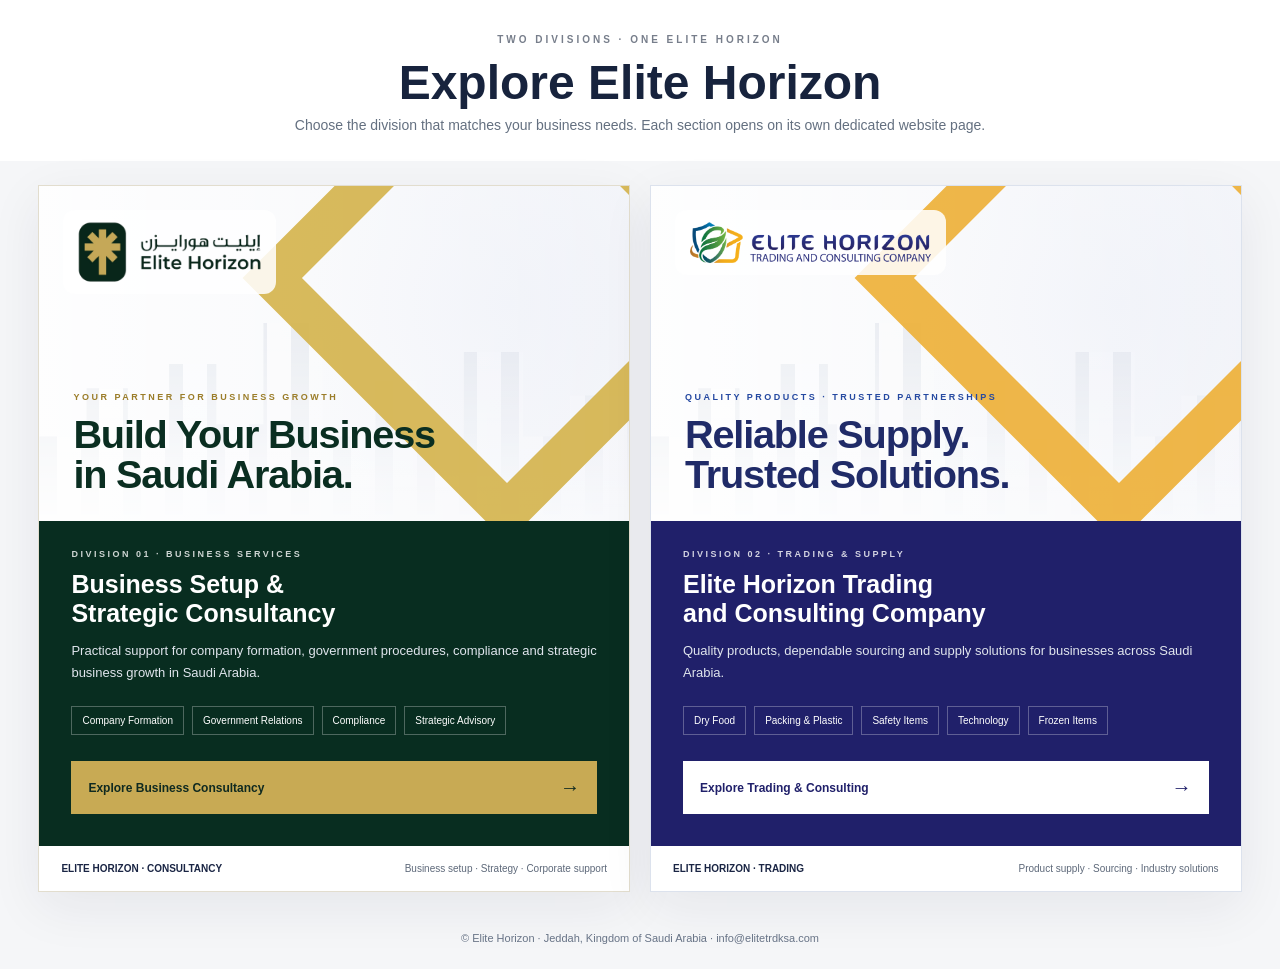
==== commit a26bc499: "Add files via upload" ====
--- a/index.html
+++ b/index.html
@@ -6,7 +6,7 @@
 <meta name="description" content="Explore Elite Horizon Trading and Consulting Company and Elite Horizon Business Setup & Strategic Consultancy.">
 <link rel="icon" href="assets/favicon.png" type="image/png">
 <style>
-:root{--navy:#20206a;--blue:#0d5fae;--green:#082d20;--gold:#c8aa54;--ink:#17233d;--muted:#647080;--paper:#f5f6f8}*{box-sizing:border-box}html{scroll-behavior:smooth}body{margin:0;background:var(--paper);color:var(--ink);font-family:Inter,Arial,sans-serif}a{color:inherit;text-decoration:none}.top{padding:34px 5% 28px;text-align:center;background:#fff}.top .eyebrow{font-size:10px;letter-spacing:3px;font-weight:800;color:#777e8b}.top h1{font-size:clamp(29px,4vw,48px);line-height:1.08;margin:12px 0 8px;color:#17233d}.top p{font-size:14px;color:var(--muted);margin:0 auto;max-width:700px}.choices{width:min(1450px,94%);margin:24px auto 40px;display:grid;grid-template-columns:1fr 1fr;gap:20px}.division{position:relative;min-height:680px;overflow:hidden;background:#fff;box-shadow:0 15px 50px #17233d12;display:flex;flex-direction:column}.division.trading{border:1px solid #dce2ed}.division.consultancy{border:1px solid #e2ddce}.visual{height:335px;position:relative;overflow:hidden;background:#eef0f6}.visual:before{content:"";position:absolute;inset:0;background:linear-gradient(90deg,#ffffffed,#ffffff66),radial-gradient(circle at 80% 35%,#e5e9f4,transparent 45%)}.visual:after{content:"";position:absolute;right:-65px;top:-95px;width:290px;height:290px;border:42px solid #d5b54f;transform:rotate(45deg);opacity:.92}.trading .visual:after{border-color:#eeb13a}.city-shape{position:absolute;inset:auto 0 0;height:72%;opacity:.35;background:linear-gradient(180deg,transparent,#fff),repeating-linear-gradient(90deg,#c4ccd9 0 18px,transparent 18px 42px);clip-path:polygon(0 65%,8% 65%,8% 45%,15% 45%,15% 70%,22% 70%,22% 35%,30% 35%,30% 60%,38% 60%,38% 18%,48% 18%,48% 65%,57% 65%,57% 42%,64% 42%,64% 66%,72% 66%,72% 30%,82% 30%,82% 65%,90% 65%,90% 48%,100% 48%,100% 100%,0 100%)}.brandmark{position:absolute;left:30px;top:28px;z-index:2;display:flex;align-items:center;gap:12px;background:#ffffffdc;padding:12px 15px;max-width:calc(100% - 60px)}.brandmark img{width:48px;height:48px;object-fit:contain}.brandmark strong{display:block;font-size:18px;line-height:1.1}.brandmark small{display:block;font-size:9px;letter-spacing:.5px;margin-top:5px}.visual-title{position:absolute;left:34px;right:35px;bottom:26px;z-index:2}.visual-title span{font-size:9px;font-weight:900;letter-spacing:2.5px;color:#9b7d29}.trading .visual-title span{color:#2549a1}.visual-title h2{font-size:clamp(28px,3.1vw,43px);line-height:1.02;letter-spacing:-1.2px;margin:10px 0 0;color:#0a2e21;max-width:520px}.trading .visual-title h2{color:#202b68}.body{padding:28px 32px 32px;flex:1;display:flex;flex-direction:column}.consultancy .body{background:#082d20;color:#fff}.trading .body{background:#20206a;color:#fff}.section-label{font-size:9px;letter-spacing:2.5px;font-weight:900;opacity:.8}.body h3{font-size:25px;line-height:1.16;margin:11px 0 12px;max-width:520px}.body p{font-size:13px;line-height:1.7;color:#e0e5ed;max-width:560px;margin:0 0 22px}.service-pills{display:flex;flex-wrap:wrap;gap:8px;margin:0 0 26px}.service-pills span{border:1px solid #ffffff48;padding:8px 10px;font-size:10px;color:#fff}.open{margin-top:auto;display:flex;align-items:center;justify-content:space-between;gap:10px;padding:15px 17px;background:#c8aa54;color:#102a20;font-size:12px;font-weight:900;max-width:100%;transition:transform .2s}.trading .open{background:#fff;color:#20206a}.open:hover{transform:translateY(-3px)}.open b{font-size:20px}.foot{display:flex;justify-content:space-between;gap:15px;align-items:center;padding:17px 22px;background:#fff;color:#5d6879;font-size:10px}.foot strong{color:#1a2544}.bottom{text-align:center;padding:0 15px 25px;font-size:11px;color:#687487}
+:root{--navy:#20206a;--blue:#0d5fae;--green:#082d20;--gold:#c8aa54;--ink:#17233d;--muted:#647080;--paper:#f5f6f8}*{box-sizing:border-box}html{scroll-behavior:smooth}body{margin:0;background:var(--paper);color:var(--ink);font-family:Inter,Arial,sans-serif}a{color:inherit;text-decoration:none}.top{padding:34px 5% 28px;text-align:center;background:#fff}.top .eyebrow{font-size:10px;letter-spacing:3px;font-weight:800;color:#777e8b}.top h1{font-size:clamp(29px,4vw,48px);line-height:1.08;margin:12px 0 8px;color:#17233d}.top p{font-size:14px;color:var(--muted);margin:0 auto;max-width:700px}.choices{width:min(1450px,94%);margin:24px auto 40px;display:grid;grid-template-columns:1fr 1fr;gap:20px}.division{position:relative;min-height:680px;overflow:hidden;background:#fff;box-shadow:0 15px 50px #17233d12;display:flex;flex-direction:column}.division.trading{border:1px solid #dce2ed}.division.consultancy{border:1px solid #e2ddce}.visual{height:335px;position:relative;overflow:hidden;background:#eef0f6 center/cover no-repeat}.consultancy .visual{background-image:url('assets/consultancy-skyline.png')}.trading .visual{background-image:url('assets/trading-industrial-collage.png')}.visual:before{content:"";position:absolute;inset:0;background:linear-gradient(90deg,#ffffffed,#ffffff66),radial-gradient(circle at 80% 35%,#e5e9f4,transparent 45%)}.visual:after{content:"";position:absolute;right:-65px;top:-95px;width:290px;height:290px;border:42px solid #d5b54f;transform:rotate(45deg);opacity:.92}.trading .visual:after{border-color:#eeb13a}.city-shape{position:absolute;inset:auto 0 0;height:72%;opacity:.35;background:linear-gradient(180deg,transparent,#fff),repeating-linear-gradient(90deg,#c4ccd9 0 18px,transparent 18px 42px);clip-path:polygon(0 65%,8% 65%,8% 45%,15% 45%,15% 70%,22% 70%,22% 35%,30% 35%,30% 60%,38% 60%,38% 18%,48% 18%,48% 65%,57% 65%,57% 42%,64% 42%,64% 66%,72% 66%,72% 30%,82% 30%,82% 65%,90% 65%,90% 48%,100% 48%,100% 100%,0 100%)}.brandmark{position:absolute;left:30px;top:28px;z-index:2;display:flex;align-items:center;gap:12px;background:#ffffffdc;padding:12px 15px;max-width:calc(100% - 60px)}.brandmark img{width:48px;height:48px;object-fit:contain}.brandmark strong{display:block;font-size:18px;line-height:1.1}.brandmark small{display:block;font-size:9px;letter-spacing:.5px;margin-top:5px}.visual-title{position:absolute;left:34px;right:35px;bottom:26px;z-index:2}.visual-title span{font-size:9px;font-weight:900;letter-spacing:2.5px;color:#9b7d29}.trading .visual-title span{color:#2549a1}.visual-title h2{font-size:clamp(28px,3.1vw,43px);line-height:1.02;letter-spacing:-1.2px;margin:10px 0 0;color:#0a2e21;max-width:520px}.trading .visual-title h2{color:#202b68}.body{padding:28px 32px 32px;flex:1;display:flex;flex-direction:column}.consultancy .body{background:#082d20;color:#fff}.trading .body{background:#20206a;color:#fff}.section-label{font-size:9px;letter-spacing:2.5px;font-weight:900;opacity:.8}.body h3{font-size:25px;line-height:1.16;margin:11px 0 12px;max-width:520px}.body p{font-size:13px;line-height:1.7;color:#e0e5ed;max-width:560px;margin:0 0 22px}.service-pills{display:flex;flex-wrap:wrap;gap:8px;margin:0 0 26px}.service-pills span{border:1px solid #ffffff48;padding:8px 10px;font-size:10px;color:#fff}.open{margin-top:auto;display:flex;align-items:center;justify-content:space-between;gap:10px;padding:15px 17px;background:#c8aa54;color:#102a20;font-size:12px;font-weight:900;max-width:100%;transition:transform .2s}.trading .open{background:#fff;color:#20206a}.open:hover{transform:translateY(-3px)}.open b{font-size:20px}.foot{display:flex;justify-content:space-between;gap:15px;align-items:center;padding:17px 22px;background:#fff;color:#5d6879;font-size:10px}.foot strong{color:#1a2544}.bottom{text-align:center;padding:0 15px 25px;font-size:11px;color:#687487}
 @media(max-width:760px){.top{padding:28px 18px 18px}.choices{grid-template-columns:1fr;width:calc(100% - 24px);gap:18px;margin:16px auto 25px}.division{min-height:unset}.visual{height:300px}.visual-title{left:22px;bottom:22px}.visual-title h2{font-size:34px}.brandmark{left:18px;top:18px;max-width:calc(100% - 36px)}.body{padding:24px 22px}.body h3{font-size:23px}.foot{align-items:flex-start;flex-direction:column}.visual:after{right:-115px}}
 
 /* Division-specific supplied logos */
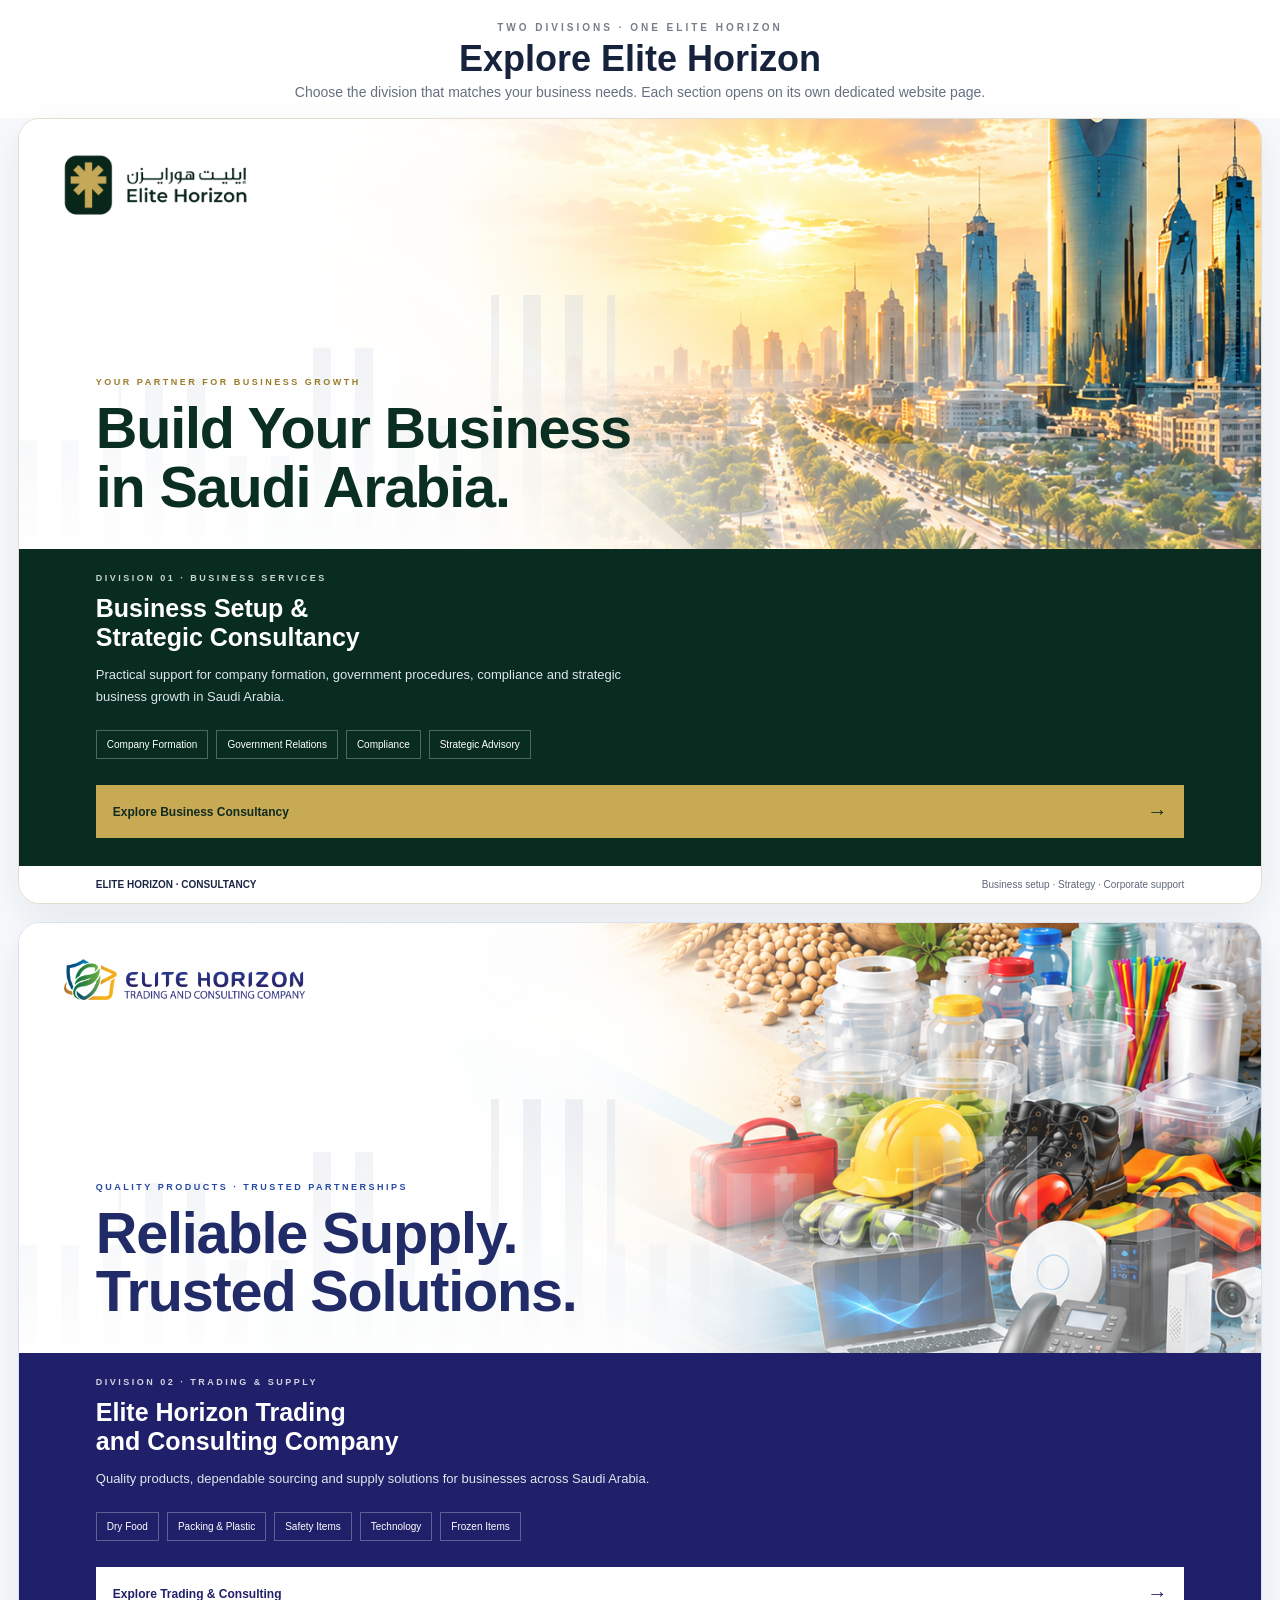
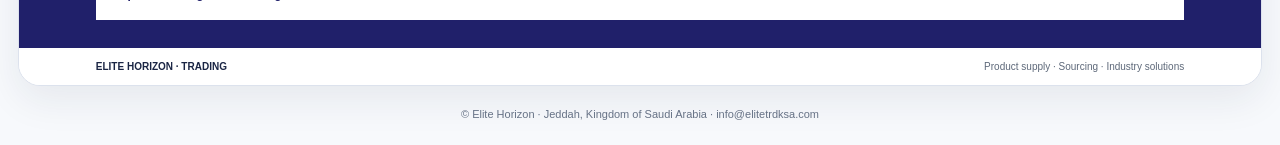
==== commit 1c6eeb56: "Add files via upload" ====
--- a/index.html
+++ b/index.html
@@ -13,6 +13,36 @@
 .brandmark{left:24px;top:24px;padding:10px 13px;border-radius:12px;max-width:calc(100% - 48px)}
 .brandmark img{display:block;width:auto;height:auto;max-width:min(245px,calc(100vw - 100px));max-height:64px;object-fit:contain}
 @media(max-width:700px){.brandmark{left:14px;top:14px;padding:8px 10px}.brandmark img{max-width:190px;max-height:52px}}
+
+
+/* Reference-inspired stacked division landing panels */
+body{background:#f7f9fc}
+.top{padding:22px 5% 18px}
+.top h1{margin:7px 0 5px;font-size:clamp(24px,3vw,36px)}
+.choices{width:min(1500px,100%);margin:0 auto 22px;display:flex;flex-direction:column;gap:18px;padding:0 18px}
+.division{min-height:0;display:grid;grid-template-columns:1fr;overflow:hidden;border-radius:22px;background:#fff;box-shadow:0 14px 38px #14223b14}
+.visual{height:clamp(290px,37vw,430px);background-position:center;background-size:cover;position:relative}
+.visual:before{background:linear-gradient(90deg,rgba(255,255,255,.98) 0%,rgba(255,255,255,.88) 35%,rgba(255,255,255,.28) 62%,rgba(255,255,255,0) 100%)}
+.visual:after{display:none}
+.consultancy .visual{background-image:url('assets/consultancy-skyline.png')}
+.trading .visual{background-image:url('assets/trading-industrial-collage.png')}
+.brandmark{left:30px;top:24px;background:#ffffffd9;z-index:4}
+.visual-title{left:clamp(24px,6vw,82px);bottom:32px;max-width:580px;z-index:3}
+.visual-title h2{font-size:clamp(30px,4.5vw,58px);max-width:560px}
+.division{position:relative}
+.division:before{content:"";position:absolute;z-index:2;left:-105px;top:50%;transform:translateY(-50%);width:310px;height:310px;background:url('assets/consultancy-emblem-outline.png') center/contain no-repeat;opacity:.28;pointer-events:none}
+.division.trading:before{background-image:url('assets/trading-emblem-outline.png');width:350px;height:310px;left:-120px;opacity:.25}
+.body{padding:24px clamp(24px,6vw,82px) 28px}
+.foot{padding:13px clamp(24px,6vw,82px)}
+@media(max-width:700px){
+ .top{padding:18px 14px 14px}.choices{padding:0 10px;gap:12px}
+ .visual{height:300px}.brandmark{left:15px;top:14px}
+ .visual-title{left:20px;right:18px;bottom:22px}
+ .visual-title h2{font-size:34px}
+ .division:before{left:-150px;width:270px;height:270px}
+ .division.trading:before{left:-160px;width:300px;height:270px}
+ .body{padding:22px 20px}.foot{padding:13px 20px}
+}
 
 </style></head>
 <body>
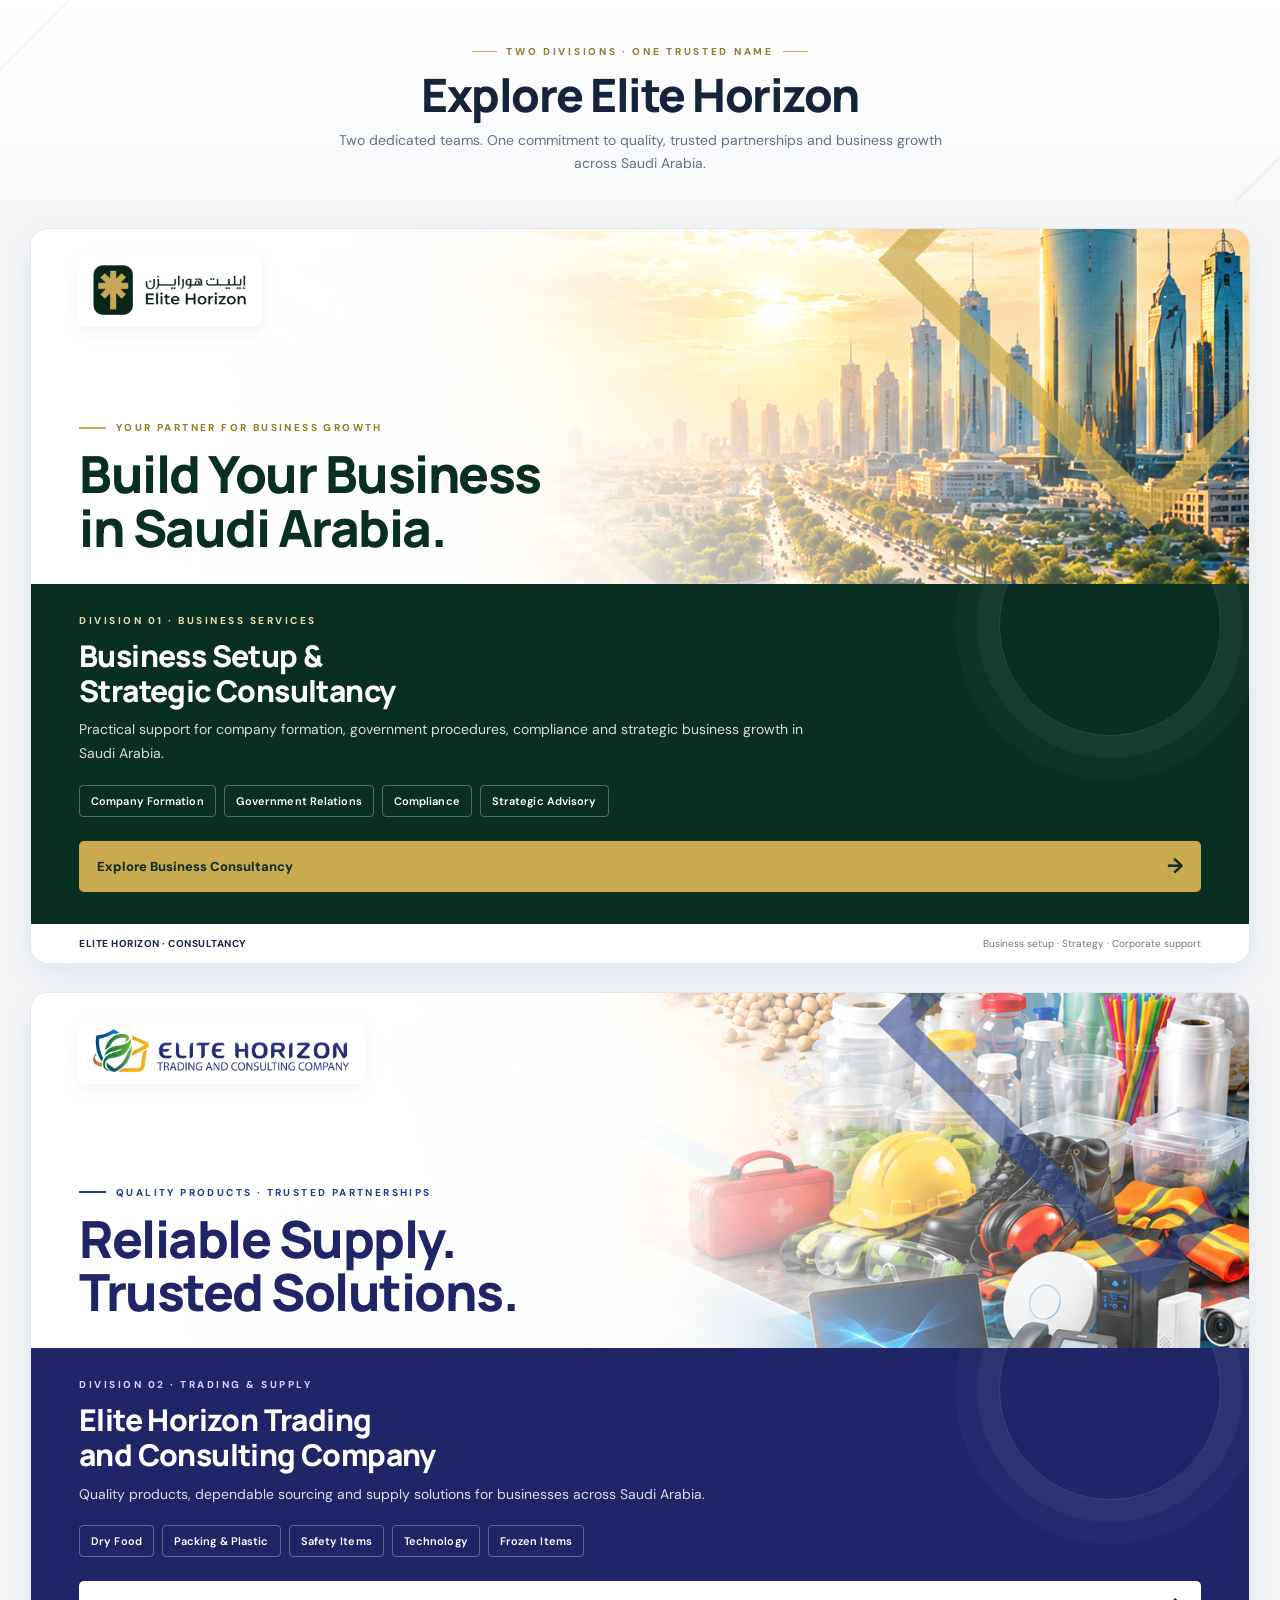
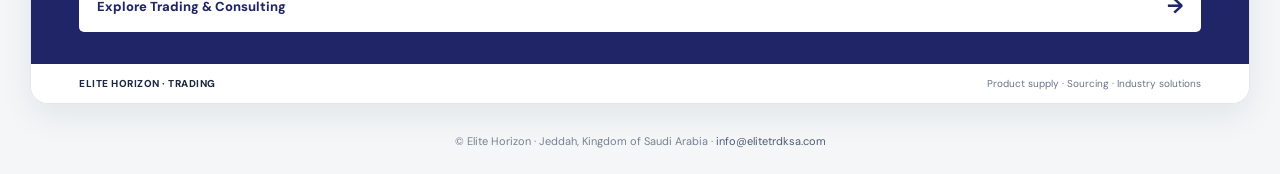
==== commit 43ede439: "Add files via upload" ====
--- a/index.html
+++ b/index.html
@@ -1,62 +1,39 @@
 <!doctype html>
 <html lang="en">
 <head>
-<meta charset="utf-8"><meta name="viewport" content="width=device-width,initial-scale=1">
-<title>Elite Horizon | Choose Your Division</title>
-<meta name="description" content="Explore Elite Horizon Trading and Consulting Company and Elite Horizon Business Setup & Strategic Consultancy.">
+<meta charset="utf-8"><meta name="viewport" content="width=device-width, initial-scale=1">
+<title>Elite Horizon | Explore Our Divisions</title>
+<meta name="description" content="Explore Elite Horizon Business Setup & Strategic Consultancy and Elite Horizon Trading and Consulting Company.">
 <link rel="icon" href="assets/favicon.png" type="image/png">
+<link rel="preconnect" href="https://fonts.googleapis.com"><link rel="preconnect" href="https://fonts.gstatic.com" crossorigin>
+<link href="https://fonts.googleapis.com/css2?family=DM+Sans:wght@400;500;600;700;800&family=Manrope:wght@500;600;700;800&display=swap" rel="stylesheet">
 <style>
-:root{--navy:#20206a;--blue:#0d5fae;--green:#082d20;--gold:#c8aa54;--ink:#17233d;--muted:#647080;--paper:#f5f6f8}*{box-sizing:border-box}html{scroll-behavior:smooth}body{margin:0;background:var(--paper);color:var(--ink);font-family:Inter,Arial,sans-serif}a{color:inherit;text-decoration:none}.top{padding:34px 5% 28px;text-align:center;background:#fff}.top .eyebrow{font-size:10px;letter-spacing:3px;font-weight:800;color:#777e8b}.top h1{font-size:clamp(29px,4vw,48px);line-height:1.08;margin:12px 0 8px;color:#17233d}.top p{font-size:14px;color:var(--muted);margin:0 auto;max-width:700px}.choices{width:min(1450px,94%);margin:24px auto 40px;display:grid;grid-template-columns:1fr 1fr;gap:20px}.division{position:relative;min-height:680px;overflow:hidden;background:#fff;box-shadow:0 15px 50px #17233d12;display:flex;flex-direction:column}.division.trading{border:1px solid #dce2ed}.division.consultancy{border:1px solid #e2ddce}.visual{height:335px;position:relative;overflow:hidden;background:#eef0f6 center/cover no-repeat}.consultancy .visual{background-image:url('assets/consultancy-skyline.png')}.trading .visual{background-image:url('assets/trading-industrial-collage.png')}.visual:before{content:"";position:absolute;inset:0;background:linear-gradient(90deg,#ffffffed,#ffffff66),radial-gradient(circle at 80% 35%,#e5e9f4,transparent 45%)}.visual:after{content:"";position:absolute;right:-65px;top:-95px;width:290px;height:290px;border:42px solid #d5b54f;transform:rotate(45deg);opacity:.92}.trading .visual:after{border-color:#eeb13a}.city-shape{position:absolute;inset:auto 0 0;height:72%;opacity:.35;background:linear-gradient(180deg,transparent,#fff),repeating-linear-gradient(90deg,#c4ccd9 0 18px,transparent 18px 42px);clip-path:polygon(0 65%,8% 65%,8% 45%,15% 45%,15% 70%,22% 70%,22% 35%,30% 35%,30% 60%,38% 60%,38% 18%,48% 18%,48% 65%,57% 65%,57% 42%,64% 42%,64% 66%,72% 66%,72% 30%,82% 30%,82% 65%,90% 65%,90% 48%,100% 48%,100% 100%,0 100%)}.brandmark{position:absolute;left:30px;top:28px;z-index:2;display:flex;align-items:center;gap:12px;background:#ffffffdc;padding:12px 15px;max-width:calc(100% - 60px)}.brandmark img{width:48px;height:48px;object-fit:contain}.brandmark strong{display:block;font-size:18px;line-height:1.1}.brandmark small{display:block;font-size:9px;letter-spacing:.5px;margin-top:5px}.visual-title{position:absolute;left:34px;right:35px;bottom:26px;z-index:2}.visual-title span{font-size:9px;font-weight:900;letter-spacing:2.5px;color:#9b7d29}.trading .visual-title span{color:#2549a1}.visual-title h2{font-size:clamp(28px,3.1vw,43px);line-height:1.02;letter-spacing:-1.2px;margin:10px 0 0;color:#0a2e21;max-width:520px}.trading .visual-title h2{color:#202b68}.body{padding:28px 32px 32px;flex:1;display:flex;flex-direction:column}.consultancy .body{background:#082d20;color:#fff}.trading .body{background:#20206a;color:#fff}.section-label{font-size:9px;letter-spacing:2.5px;font-weight:900;opacity:.8}.body h3{font-size:25px;line-height:1.16;margin:11px 0 12px;max-width:520px}.body p{font-size:13px;line-height:1.7;color:#e0e5ed;max-width:560px;margin:0 0 22px}.service-pills{display:flex;flex-wrap:wrap;gap:8px;margin:0 0 26px}.service-pills span{border:1px solid #ffffff48;padding:8px 10px;font-size:10px;color:#fff}.open{margin-top:auto;display:flex;align-items:center;justify-content:space-between;gap:10px;padding:15px 17px;background:#c8aa54;color:#102a20;font-size:12px;font-weight:900;max-width:100%;transition:transform .2s}.trading .open{background:#fff;color:#20206a}.open:hover{transform:translateY(-3px)}.open b{font-size:20px}.foot{display:flex;justify-content:space-between;gap:15px;align-items:center;padding:17px 22px;background:#fff;color:#5d6879;font-size:10px}.foot strong{color:#1a2544}.bottom{text-align:center;padding:0 15px 25px;font-size:11px;color:#687487}
-@media(max-width:760px){.top{padding:28px 18px 18px}.choices{grid-template-columns:1fr;width:calc(100% - 24px);gap:18px;margin:16px auto 25px}.division{min-height:unset}.visual{height:300px}.visual-title{left:22px;bottom:22px}.visual-title h2{font-size:34px}.brandmark{left:18px;top:18px;max-width:calc(100% - 36px)}.body{padding:24px 22px}.body h3{font-size:23px}.foot{align-items:flex-start;flex-direction:column}.visual:after{right:-115px}}
-
-/* Division-specific supplied logos */
-.brandmark{left:24px;top:24px;padding:10px 13px;border-radius:12px;max-width:calc(100% - 48px)}
-.brandmark img{display:block;width:auto;height:auto;max-width:min(245px,calc(100vw - 100px));max-height:64px;object-fit:contain}
-@media(max-width:700px){.brandmark{left:14px;top:14px;padding:8px 10px}.brandmark img{max-width:190px;max-height:52px}}
-
-
-/* Reference-inspired stacked division landing panels */
-body{background:#f7f9fc}
-.top{padding:22px 5% 18px}
-.top h1{margin:7px 0 5px;font-size:clamp(24px,3vw,36px)}
-.choices{width:min(1500px,100%);margin:0 auto 22px;display:flex;flex-direction:column;gap:18px;padding:0 18px}
-.division{min-height:0;display:grid;grid-template-columns:1fr;overflow:hidden;border-radius:22px;background:#fff;box-shadow:0 14px 38px #14223b14}
-.visual{height:clamp(290px,37vw,430px);background-position:center;background-size:cover;position:relative}
-.visual:before{background:linear-gradient(90deg,rgba(255,255,255,.98) 0%,rgba(255,255,255,.88) 35%,rgba(255,255,255,.28) 62%,rgba(255,255,255,0) 100%)}
-.visual:after{display:none}
-.consultancy .visual{background-image:url('assets/consultancy-skyline.png')}
-.trading .visual{background-image:url('assets/trading-industrial-collage.png')}
-.brandmark{left:30px;top:24px;background:#ffffffd9;z-index:4}
-.visual-title{left:clamp(24px,6vw,82px);bottom:32px;max-width:580px;z-index:3}
-.visual-title h2{font-size:clamp(30px,4.5vw,58px);max-width:560px}
-.division{position:relative}
-.division:before{content:"";position:absolute;z-index:2;left:-105px;top:50%;transform:translateY(-50%);width:310px;height:310px;background:url('assets/consultancy-emblem-outline.png') center/contain no-repeat;opacity:.28;pointer-events:none}
-.division.trading:before{background-image:url('assets/trading-emblem-outline.png');width:350px;height:310px;left:-120px;opacity:.25}
-.body{padding:24px clamp(24px,6vw,82px) 28px}
-.foot{padding:13px clamp(24px,6vw,82px)}
-@media(max-width:700px){
- .top{padding:18px 14px 14px}.choices{padding:0 10px;gap:12px}
- .visual{height:300px}.brandmark{left:15px;top:14px}
- .visual-title{left:20px;right:18px;bottom:22px}
- .visual-title h2{font-size:34px}
- .division:before{left:-150px;width:270px;height:270px}
- .division.trading:before{left:-160px;width:300px;height:270px}
- .body{padding:22px 20px}.foot{padding:13px 20px}
-}
-
-</style></head>
+:root{--green:#082f22;--green2:#0d4a36;--gold:#c9aa50;--navy:#202568;--blue:#27438e;--ink:#142238;--muted:#657184;--paper:#f4f6f8;--line:#e3e7ed;--white:#fff}
+*{box-sizing:border-box}html{scroll-behavior:smooth}body{margin:0;background:var(--paper);color:var(--ink);font-family:'DM Sans',Arial,sans-serif;-webkit-font-smoothing:antialiased}a{color:inherit;text-decoration:none}
+.page-head{padding:36px 20px 27px;text-align:center;background:linear-gradient(180deg,#fff 0%,#f7f8fa 100%);position:relative;overflow:hidden}.page-head:before,.page-head:after{content:"";position:absolute;width:180px;height:180px;border:1px solid #d7c17c;transform:rotate(45deg);opacity:.24;pointer-events:none}.page-head:before{left:-125px;top:-115px}.page-head:after{right:-125px;bottom:-140px}.head-kicker{display:inline-flex;align-items:center;gap:9px;color:#967b32;font-size:10px;font-weight:800;letter-spacing:2.7px;text-transform:uppercase}.head-kicker:before,.head-kicker:after{content:"";width:25px;height:1px;background:var(--gold)}h1{font:800 clamp(30px,4vw,46px)/1.08 'Manrope',sans-serif;letter-spacing:-1.5px;margin:12px 0 9px;color:#15243a}.page-head p{max-width:620px;margin:0 auto;color:var(--muted);font-size:14px;line-height:1.65}
+.divisions{width:min(1220px,calc(100% - 44px));margin:26px auto 30px;display:grid;gap:24px}.division{display:block;background:#fff;border:1px solid var(--line);border-radius:18px;overflow:hidden;box-shadow:0 12px 34px rgba(20,34,56,.075);transition:transform .25s ease,box-shadow .25s ease}.division:hover{transform:translateY(-4px);box-shadow:0 20px 44px rgba(20,34,56,.13)}
+.hero{height:clamp(270px,31vw,360px);position:relative;overflow:hidden;background:#e9edf0;background-position:center right;background-size:cover}.consultancy .hero{background-image:url('assets/consultancy-skyline.png')}.trading .hero{background-image:url('assets/trading-industrial-collage.png')}.hero:before{content:"";position:absolute;inset:0;background:linear-gradient(90deg,rgba(255,255,255,.99) 0%,rgba(255,255,255,.95) 31%,rgba(255,255,255,.68) 53%,rgba(255,255,255,.04) 100%)}.hero:after{content:"";position:absolute;right:-90px;top:-160px;width:330px;height:330px;border:26px solid rgba(201,170,80,.72);transform:rotate(45deg);pointer-events:none}.trading .hero:after{border-color:rgba(39,67,142,.55)}
+.brand{position:absolute;z-index:2;left:clamp(20px,4vw,46px);top:24px;display:flex;align-items:center;min-height:58px;padding:9px 13px;background:rgba(255,255,255,.88);border:1px solid rgba(255,255,255,.8);border-radius:10px;box-shadow:0 6px 18px rgba(20,34,56,.06);backdrop-filter:blur(8px)}.brand img{display:block;width:auto;height:auto;max-width:260px;max-height:54px;object-fit:contain}.hero-copy{position:absolute;z-index:2;left:clamp(22px,4vw,48px);bottom:30px;max-width:590px}.hero-copy .tag{display:flex;align-items:center;gap:10px;color:#987a28;font-size:10px;font-weight:800;letter-spacing:2.4px;text-transform:uppercase}.hero-copy .tag:before{content:"";width:27px;height:2px;background:var(--gold)}.trading .hero-copy .tag{color:#273d8b}.trading .hero-copy .tag:before{background:#273d8b}.hero-copy h2{font:800 clamp(31px,4vw,52px)/1.04 'Manrope',sans-serif;letter-spacing:-1.5px;color:var(--green);margin:13px 0 0}.trading .hero-copy h2{color:var(--navy)}
+.details{position:relative;overflow:hidden;padding:28px clamp(22px,4vw,48px) 30px;color:#fff;background:var(--green)}.trading .details{background:var(--navy)}.details:before{content:"";position:absolute;right:28px;top:-70px;width:220px;height:220px;border:1px solid rgba(255,255,255,.13);border-radius:50%;box-shadow:0 0 0 22px rgba(255,255,255,.035),0 0 0 44px rgba(255,255,255,.025);pointer-events:none}.division-label{font-size:10px;letter-spacing:2.5px;font-weight:800;color:#e7d9a8;text-transform:uppercase}.trading .division-label{color:#cbd5ff}.details h3{position:relative;font:800 clamp(23px,2.4vw,30px)/1.16 'Manrope',sans-serif;letter-spacing:-.6px;margin:12px 0 10px}.details p{position:relative;max-width:760px;color:rgba(255,255,255,.84);font-size:14px;line-height:1.7;margin:0 0 19px}.pills{display:flex;flex-wrap:wrap;gap:8px;margin:0 0 24px}.pills span{padding:8px 11px;border:1px solid rgba(255,255,255,.3);border-radius:4px;color:#fff;font-size:11px;font-weight:600;letter-spacing:.1px}.action{position:relative;display:flex;align-items:center;justify-content:space-between;gap:15px;width:100%;padding:15px 18px;background:var(--gold);color:#102c21;border-radius:5px;font-size:13px;font-weight:800;transition:background .2s,transform .2s}.action b{font-size:21px;line-height:1}.trading .action{background:#fff;color:var(--navy)}.division:hover .action{transform:translateX(2px)}.consultancy .action:hover{background:#dfc46d}.trading .action:hover{background:#e9edff}
+.card-foot{display:flex;align-items:center;justify-content:space-between;gap:15px;padding:13px clamp(22px,4vw,48px);background:#fff;color:#687487;font-size:10px}.card-foot strong{color:#1a2940;font-weight:800;letter-spacing:.5px}.site-foot{text-align:center;padding:0 15px 26px;color:#778294;font-size:11px}.site-foot a{color:#4e5d75}
+@media(min-width:900px){.divisions{gap:28px}.hero{height:355px}.details{padding-top:30px;padding-bottom:32px}.action{max-width:100%}}
+@media(max-width:620px){.page-head{padding:27px 18px 22px}.page-head p{font-size:13px}.divisions{width:calc(100% - 22px);margin:15px auto 22px;gap:15px}.division{border-radius:13px}.hero{height:285px;background-position:62% center}.hero:before{background:linear-gradient(90deg,rgba(255,255,255,.98) 0%,rgba(255,255,255,.88) 48%,rgba(255,255,255,.25) 100%)}.hero:after{width:220px;height:220px;right:-125px;top:-110px;border-width:19px}.brand{left:14px;top:13px;min-height:47px;padding:7px 9px}.brand img{max-width:205px;max-height:42px}.hero-copy{left:18px;right:16px;bottom:21px}.hero-copy .tag{font-size:8px;letter-spacing:1.7px}.hero-copy h2{font-size:34px;max-width:440px}.details{padding:22px 19px 22px}.details h3{font-size:23px}.details p{font-size:13px}.pills{gap:6px;margin-bottom:19px}.pills span{font-size:10px;padding:7px 8px}.action{padding:14px 14px;font-size:12px}.card-foot{padding:11px 17px;align-items:flex-start;flex-direction:column;gap:5px;font-size:9px}}
+@media(prefers-reduced-motion:reduce){*{scroll-behavior:auto!important;transition:none!important}}
+</style>
+</head>
 <body>
-<header class="top"><div class="eyebrow">TWO DIVISIONS · ONE ELITE HORIZON</div><h1>Explore Elite Horizon</h1><p>Choose the division that matches your business needs. Each section opens on its own dedicated website page.</p></header>
-<main class="choices">
+<header class="page-head"><div class="head-kicker">Two divisions · One trusted name</div><h1>Explore Elite Horizon</h1><p>Two dedicated teams. One commitment to quality, trusted partnerships and business growth across Saudi Arabia.</p></header>
+<main class="divisions">
 <a class="division consultancy" href="consultancy.html" aria-label="Open Elite Horizon Business Setup and Strategic Consultancy">
-  <div class="visual"><div class="city-shape"></div><div class="brandmark consultancy-brandmark"><img src="assets/consultancy-logo.png" alt="Elite Horizon Business Setup &amp; Strategic Consultancy logo"></div><div class="visual-title"><span>YOUR PARTNER FOR BUSINESS GROWTH</span><h2>Build Your Business<br>in Saudi Arabia.</h2></div></div>
-  <div class="body"><div class="section-label">DIVISION 01 · BUSINESS SERVICES</div><h3>Business Setup &amp;<br>Strategic Consultancy</h3><p>Practical support for company formation, government procedures, compliance and strategic business growth in Saudi Arabia.</p><div class="service-pills"><span>Company Formation</span><span>Government Relations</span><span>Compliance</span><span>Strategic Advisory</span></div><div class="open">Explore Business Consultancy <b>→</b></div></div>
-  <div class="foot"><strong>ELITE HORIZON · CONSULTANCY</strong><span>Business setup · Strategy · Corporate support</span></div>
+ <section class="hero"><div class="brand"><img src="assets/consultancy-logo.png" alt="Elite Horizon Business Setup and Strategic Consultancy"></div><div class="hero-copy"><div class="tag">Your partner for business growth</div><h2>Build Your Business<br>in Saudi Arabia.</h2></div></section>
+ <section class="details"><div class="division-label">Division 01 · Business Services</div><h3>Business Setup &amp;<br>Strategic Consultancy</h3><p>Practical support for company formation, government procedures, compliance and strategic business growth in Saudi Arabia.</p><div class="pills"><span>Company Formation</span><span>Government Relations</span><span>Compliance</span><span>Strategic Advisory</span></div><div class="action">Explore Business Consultancy <b>→</b></div></section>
+ <footer class="card-foot"><strong>ELITE HORIZON · CONSULTANCY</strong><span>Business setup · Strategy · Corporate support</span></footer>
 </a>
 <a class="division trading" href="trading.html" aria-label="Open Elite Horizon Trading and Consulting Company">
-  <div class="visual"><div class="city-shape"></div><div class="brandmark trading-brandmark"><img src="assets/trading-logo.png" alt="Elite Horizon Trading and Consulting Company logo"></div><div class="visual-title"><span>QUALITY PRODUCTS · TRUSTED PARTNERSHIPS</span><h2>Reliable Supply.<br>Trusted Solutions.</h2></div></div>
-  <div class="body"><div class="section-label">DIVISION 02 · TRADING &amp; SUPPLY</div><h3>Elite Horizon Trading<br>and Consulting Company</h3><p>Quality products, dependable sourcing and supply solutions for businesses across Saudi Arabia.</p><div class="service-pills"><span>Dry Food</span><span>Packing &amp; Plastic</span><span>Safety Items</span><span>Technology</span><span>Frozen Items</span></div><div class="open">Explore Trading &amp; Consulting <b>→</b></div></div>
-  <div class="foot"><strong>ELITE HORIZON · TRADING</strong><span>Product supply · Sourcing · Industry solutions</span></div>
+ <section class="hero"><div class="brand"><img src="assets/trading-logo.png" alt="Elite Horizon Trading and Consulting Company"></div><div class="hero-copy"><div class="tag">Quality products · Trusted partnerships</div><h2>Reliable Supply.<br>Trusted Solutions.</h2></div></section>
+ <section class="details"><div class="division-label">Division 02 · Trading &amp; Supply</div><h3>Elite Horizon Trading<br>and Consulting Company</h3><p>Quality products, dependable sourcing and supply solutions for businesses across Saudi Arabia.</p><div class="pills"><span>Dry Food</span><span>Packing &amp; Plastic</span><span>Safety Items</span><span>Technology</span><span>Frozen Items</span></div><div class="action">Explore Trading &amp; Consulting <b>→</b></div></section>
+ <footer class="card-foot"><strong>ELITE HORIZON · TRADING</strong><span>Product supply · Sourcing · Industry solutions</span></footer>
 </a>
-</main><div class="bottom">© Elite Horizon · Jeddah, Kingdom of Saudi Arabia · <a href="mailto:info@elitetrdksa.com">info@elitetrdksa.com</a></div>
+</main>
+<div class="site-foot">© Elite Horizon · Jeddah, Kingdom of Saudi Arabia · <a href="mailto:info@elitetrdksa.com">info@elitetrdksa.com</a></div>
 </body></html>
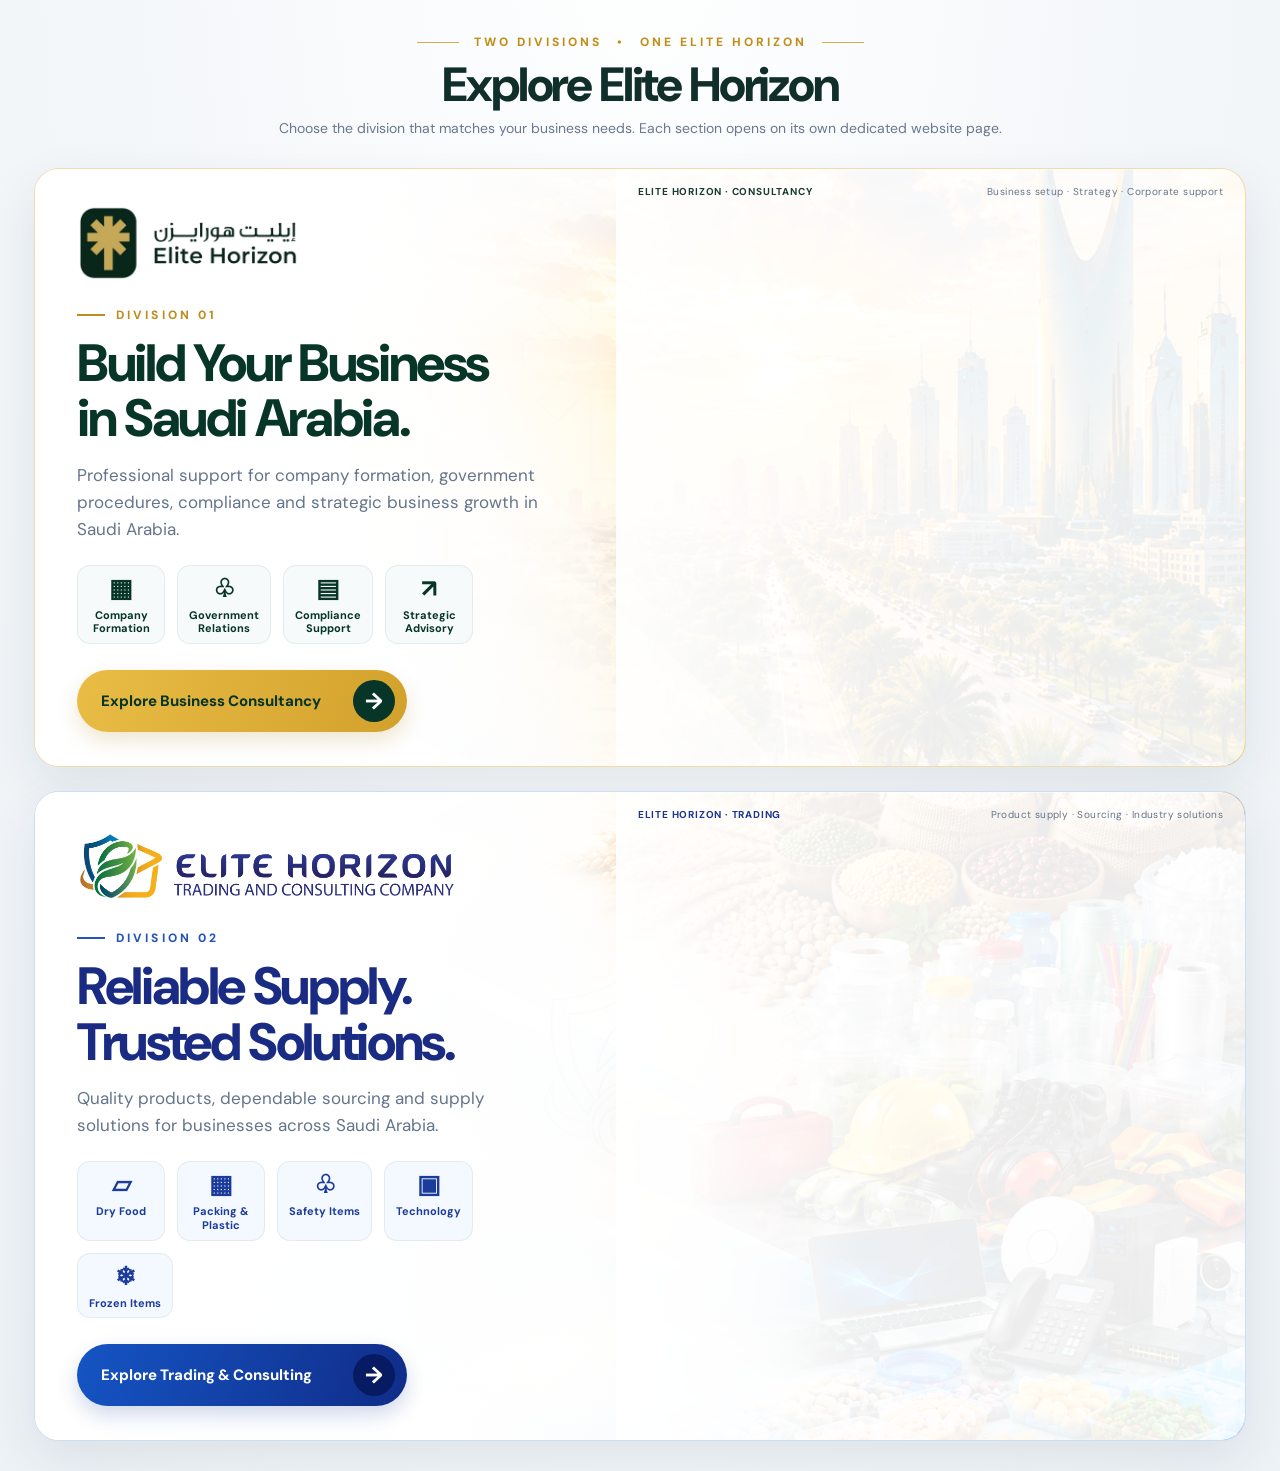
==== commit ae51ef86: "Add files via upload" ====
--- a/index.html
+++ b/index.html
@@ -1,39 +1,44 @@
-<!doctype html>
+<!DOCTYPE html>
 <html lang="en">
 <head>
-<meta charset="utf-8"><meta name="viewport" content="width=device-width, initial-scale=1">
-<title>Elite Horizon | Explore Our Divisions</title>
-<meta name="description" content="Explore Elite Horizon Business Setup & Strategic Consultancy and Elite Horizon Trading and Consulting Company.">
-<link rel="icon" href="assets/favicon.png" type="image/png">
+<meta charset="UTF-8"><meta name="viewport" content="width=device-width, initial-scale=1.0">
+<meta name="theme-color" content="#f6f8fb"><title>Explore Elite Horizon | Two Divisions</title>
+<link rel="icon" href="assets/favicon.png">
 <link rel="preconnect" href="https://fonts.googleapis.com"><link rel="preconnect" href="https://fonts.gstatic.com" crossorigin>
-<link href="https://fonts.googleapis.com/css2?family=DM+Sans:wght@400;500;600;700;800&family=Manrope:wght@500;600;700;800&display=swap" rel="stylesheet">
+<link href="https://fonts.googleapis.com/css2?family=DM+Sans:wght@400;500;600;700;800&display=swap" rel="stylesheet">
 <style>
-:root{--green:#082f22;--green2:#0d4a36;--gold:#c9aa50;--navy:#202568;--blue:#27438e;--ink:#142238;--muted:#657184;--paper:#f4f6f8;--line:#e3e7ed;--white:#fff}
-*{box-sizing:border-box}html{scroll-behavior:smooth}body{margin:0;background:var(--paper);color:var(--ink);font-family:'DM Sans',Arial,sans-serif;-webkit-font-smoothing:antialiased}a{color:inherit;text-decoration:none}
-.page-head{padding:36px 20px 27px;text-align:center;background:linear-gradient(180deg,#fff 0%,#f7f8fa 100%);position:relative;overflow:hidden}.page-head:before,.page-head:after{content:"";position:absolute;width:180px;height:180px;border:1px solid #d7c17c;transform:rotate(45deg);opacity:.24;pointer-events:none}.page-head:before{left:-125px;top:-115px}.page-head:after{right:-125px;bottom:-140px}.head-kicker{display:inline-flex;align-items:center;gap:9px;color:#967b32;font-size:10px;font-weight:800;letter-spacing:2.7px;text-transform:uppercase}.head-kicker:before,.head-kicker:after{content:"";width:25px;height:1px;background:var(--gold)}h1{font:800 clamp(30px,4vw,46px)/1.08 'Manrope',sans-serif;letter-spacing:-1.5px;margin:12px 0 9px;color:#15243a}.page-head p{max-width:620px;margin:0 auto;color:var(--muted);font-size:14px;line-height:1.65}
-.divisions{width:min(1220px,calc(100% - 44px));margin:26px auto 30px;display:grid;gap:24px}.division{display:block;background:#fff;border:1px solid var(--line);border-radius:18px;overflow:hidden;box-shadow:0 12px 34px rgba(20,34,56,.075);transition:transform .25s ease,box-shadow .25s ease}.division:hover{transform:translateY(-4px);box-shadow:0 20px 44px rgba(20,34,56,.13)}
-.hero{height:clamp(270px,31vw,360px);position:relative;overflow:hidden;background:#e9edf0;background-position:center right;background-size:cover}.consultancy .hero{background-image:url('assets/consultancy-skyline.png')}.trading .hero{background-image:url('assets/trading-industrial-collage.png')}.hero:before{content:"";position:absolute;inset:0;background:linear-gradient(90deg,rgba(255,255,255,.99) 0%,rgba(255,255,255,.95) 31%,rgba(255,255,255,.68) 53%,rgba(255,255,255,.04) 100%)}.hero:after{content:"";position:absolute;right:-90px;top:-160px;width:330px;height:330px;border:26px solid rgba(201,170,80,.72);transform:rotate(45deg);pointer-events:none}.trading .hero:after{border-color:rgba(39,67,142,.55)}
-.brand{position:absolute;z-index:2;left:clamp(20px,4vw,46px);top:24px;display:flex;align-items:center;min-height:58px;padding:9px 13px;background:rgba(255,255,255,.88);border:1px solid rgba(255,255,255,.8);border-radius:10px;box-shadow:0 6px 18px rgba(20,34,56,.06);backdrop-filter:blur(8px)}.brand img{display:block;width:auto;height:auto;max-width:260px;max-height:54px;object-fit:contain}.hero-copy{position:absolute;z-index:2;left:clamp(22px,4vw,48px);bottom:30px;max-width:590px}.hero-copy .tag{display:flex;align-items:center;gap:10px;color:#987a28;font-size:10px;font-weight:800;letter-spacing:2.4px;text-transform:uppercase}.hero-copy .tag:before{content:"";width:27px;height:2px;background:var(--gold)}.trading .hero-copy .tag{color:#273d8b}.trading .hero-copy .tag:before{background:#273d8b}.hero-copy h2{font:800 clamp(31px,4vw,52px)/1.04 'Manrope',sans-serif;letter-spacing:-1.5px;color:var(--green);margin:13px 0 0}.trading .hero-copy h2{color:var(--navy)}
-.details{position:relative;overflow:hidden;padding:28px clamp(22px,4vw,48px) 30px;color:#fff;background:var(--green)}.trading .details{background:var(--navy)}.details:before{content:"";position:absolute;right:28px;top:-70px;width:220px;height:220px;border:1px solid rgba(255,255,255,.13);border-radius:50%;box-shadow:0 0 0 22px rgba(255,255,255,.035),0 0 0 44px rgba(255,255,255,.025);pointer-events:none}.division-label{font-size:10px;letter-spacing:2.5px;font-weight:800;color:#e7d9a8;text-transform:uppercase}.trading .division-label{color:#cbd5ff}.details h3{position:relative;font:800 clamp(23px,2.4vw,30px)/1.16 'Manrope',sans-serif;letter-spacing:-.6px;margin:12px 0 10px}.details p{position:relative;max-width:760px;color:rgba(255,255,255,.84);font-size:14px;line-height:1.7;margin:0 0 19px}.pills{display:flex;flex-wrap:wrap;gap:8px;margin:0 0 24px}.pills span{padding:8px 11px;border:1px solid rgba(255,255,255,.3);border-radius:4px;color:#fff;font-size:11px;font-weight:600;letter-spacing:.1px}.action{position:relative;display:flex;align-items:center;justify-content:space-between;gap:15px;width:100%;padding:15px 18px;background:var(--gold);color:#102c21;border-radius:5px;font-size:13px;font-weight:800;transition:background .2s,transform .2s}.action b{font-size:21px;line-height:1}.trading .action{background:#fff;color:var(--navy)}.division:hover .action{transform:translateX(2px)}.consultancy .action:hover{background:#dfc46d}.trading .action:hover{background:#e9edff}
-.card-foot{display:flex;align-items:center;justify-content:space-between;gap:15px;padding:13px clamp(22px,4vw,48px);background:#fff;color:#687487;font-size:10px}.card-foot strong{color:#1a2940;font-weight:800;letter-spacing:.5px}.site-foot{text-align:center;padding:0 15px 26px;color:#778294;font-size:11px}.site-foot a{color:#4e5d75}
-@media(min-width:900px){.divisions{gap:28px}.hero{height:355px}.details{padding-top:30px;padding-bottom:32px}.action{max-width:100%}}
-@media(max-width:620px){.page-head{padding:27px 18px 22px}.page-head p{font-size:13px}.divisions{width:calc(100% - 22px);margin:15px auto 22px;gap:15px}.division{border-radius:13px}.hero{height:285px;background-position:62% center}.hero:before{background:linear-gradient(90deg,rgba(255,255,255,.98) 0%,rgba(255,255,255,.88) 48%,rgba(255,255,255,.25) 100%)}.hero:after{width:220px;height:220px;right:-125px;top:-110px;border-width:19px}.brand{left:14px;top:13px;min-height:47px;padding:7px 9px}.brand img{max-width:205px;max-height:42px}.hero-copy{left:18px;right:16px;bottom:21px}.hero-copy .tag{font-size:8px;letter-spacing:1.7px}.hero-copy h2{font-size:34px;max-width:440px}.details{padding:22px 19px 22px}.details h3{font-size:23px}.details p{font-size:13px}.pills{gap:6px;margin-bottom:19px}.pills span{font-size:10px;padding:7px 8px}.action{padding:14px 14px;font-size:12px}.card-foot{padding:11px 17px;align-items:flex-start;flex-direction:column;gap:5px;font-size:9px}}
+:root{--green:#073528;--green2:#0b4939;--gold:#d9ad35;--navy:#172b83;--blue:#1747ad;--ink:#102a26;--muted:#66758b;--line:#e5eaf0;--paper:#fff;--bg:#f3f6f9}
+*{box-sizing:border-box}html{scroll-behavior:smooth}body{margin:0;background:radial-gradient(ellipse at 50% -15%,#fff 0,#f4f7fa 58%,#edf2f6 100%);font-family:'DM Sans',Arial,sans-serif;color:var(--ink);-webkit-font-smoothing:antialiased}
+.page{width:min(1440px,100%);margin:auto;padding:34px 34px 30px}.intro{text-align:center;margin:0 auto 28px;max-width:850px}.eyebrow{display:flex;align-items:center;justify-content:center;gap:15px;color:#c18e18;font-size:12px;font-weight:800;letter-spacing:.25em;text-transform:uppercase}.eyebrow:before,.eyebrow:after{content:"";width:42px;height:1px;background:#d7ad4b}.intro h1{margin:10px 0 7px;font-size:clamp(30px,4vw,48px);line-height:1.05;letter-spacing:-.045em;color:#102e2a;font-weight:800}.intro p{margin:0;color:#68788e;font-size:14px;line-height:1.6}
+.divisions{display:grid;gap:24px}.division{position:relative;isolation:isolate;overflow:hidden;min-height:570px;border-radius:25px;background:#fff;border:1px solid rgba(217,173,53,.42);box-shadow:0 18px 50px rgba(23,43,70,.09);display:grid;grid-template-columns:48% 52%;transition:transform .35s,box-shadow .35s}.division:hover{transform:translateY(-3px);box-shadow:0 24px 58px rgba(23,43,70,.14)}.division.trading{border-color:rgba(53,128,204,.25)}
+.visual{position:absolute;inset:0;z-index:-2}.visual img{width:100%;height:100%;object-fit:cover;object-position:center}.division:after{content:"";position:absolute;inset:0;z-index:-1;pointer-events:none;background:linear-gradient(90deg,rgba(255,255,255,.99) 0%,rgba(255,255,255,.97) 31%,rgba(255,255,255,.82) 46%,rgba(255,255,255,.16) 68%,rgba(255,255,255,0) 100%)}.division.trading:after{background:linear-gradient(90deg,rgba(255,255,255,.99) 0%,rgba(255,255,255,.97) 30%,rgba(255,255,255,.82) 45%,rgba(255,255,255,.12) 68%,rgba(255,255,255,0) 100%)}
+.content{padding:36px 42px 34px;display:flex;flex-direction:column;align-items:flex-start;max-width:680px}.brand{height:76px;display:flex;align-items:center;margin-bottom:26px}.brand img{display:block;max-width:min(100%,390px);max-height:76px;object-fit:contain;object-position:left center}.trading .brand img{max-width:380px}.division-tag{display:flex;align-items:center;gap:11px;margin-bottom:13px;font-size:12px;letter-spacing:.26em;text-transform:uppercase;font-weight:800;color:#bf8d1e}.division-tag:before{content:"";width:28px;height:2px;background:currentColor}.trading .division-tag{color:#2454b4}.content h2{font-size:clamp(34px,4.1vw,58px);line-height:1.06;letter-spacing:-.045em;margin:0 0 15px;color:var(--green);font-weight:800;max-width:590px}.trading .content h2{color:#192b83}.desc{font-size:17px;line-height:1.58;color:#64748b;max-width:470px;margin:0 0 22px}.services{display:flex;gap:12px;align-items:stretch;margin:0 0 26px;flex-wrap:wrap}.service{min-width:88px;text-align:center;padding:10px 11px 7px;border-radius:13px;background:rgba(246,249,249,.84);border:1px solid rgba(225,233,235,.85);color:var(--green);font-size:11px;font-weight:700;line-height:1.25}.trading .service{color:#1c3c9b;background:rgba(243,248,255,.88)}.service .ico{display:block;font-size:25px;line-height:1;margin-bottom:8px}.cta{display:inline-flex;align-items:center;justify-content:space-between;gap:25px;min-width:330px;padding:10px 12px 10px 24px;border-radius:999px;background:linear-gradient(110deg,#e9bd45,#d2a12c);color:#073528;text-decoration:none;font-size:15px;font-weight:800;box-shadow:0 9px 20px rgba(181,137,28,.2);transition:transform .2s,filter .2s}.cta:hover{transform:translateY(-2px);filter:brightness(1.04)}.cta .arrow{width:42px;height:42px;display:grid;place-items:center;border-radius:50%;background:var(--green);color:white;font-size:23px}.trading .cta{background:linear-gradient(110deg,#1555c4,#102c88);color:#fff;box-shadow:0 9px 20px rgba(25,63,156,.2)}.trading .cta .arrow{background:#071b62}
+.footer{display:flex;justify-content:space-between;gap:12px;padding:15px 22px;border-top:1px solid rgba(255,255,255,.5);background:rgba(255,255,255,.92);color:#65758a;font-size:10px;letter-spacing:.04em}.footer strong{color:#173a32;letter-spacing:.08em}.trading .footer strong{color:#1c348f}.decoration{position:absolute;z-index:-1;width:245px;height:245px;object-fit:contain;left:37%;top:14%;opacity:.20;pointer-events:none}.trading .decoration{width:320px;height:300px;left:38%;top:18%;opacity:.15}
+@media(max-width:900px){.page{padding:25px 18px}.division{min-height:530px;grid-template-columns:1fr}.content{padding:30px 30px 28px;max-width:620px}.division:after{background:linear-gradient(90deg,rgba(255,255,255,.99) 0%,rgba(255,255,255,.95) 45%,rgba(255,255,255,.52) 72%,rgba(255,255,255,.1) 100%)}.division.trading:after{background:linear-gradient(90deg,rgba(255,255,255,.99) 0%,rgba(255,255,255,.95) 45%,rgba(255,255,255,.52) 72%,rgba(255,255,255,.1) 100%)}.decoration{left:48%;opacity:.12}}
+@media(max-width:560px){.page{padding:22px 12px}.intro{margin-bottom:20px}.intro h1{font-size:31px}.intro p{font-size:12px}.eyebrow{font-size:10px;letter-spacing:.18em}.division{min-height:0;border-radius:19px}.visual img{object-position:62% center}.division:after,.division.trading:after{background:linear-gradient(90deg,rgba(255,255,255,.99) 0%,rgba(255,255,255,.95) 58%,rgba(255,255,255,.65) 100%)}.content{padding:22px 19px 22px}.brand{height:60px;margin-bottom:21px}.brand img{max-height:58px;max-width:82%}.division-tag{font-size:10px;letter-spacing:.2em}.content h2{font-size:34px;max-width:350px}.desc{font-size:14px;max-width:340px;margin-bottom:16px}.services{gap:7px;margin-bottom:18px}.service{min-width:67px;padding:9px 7px;font-size:9px}.service .ico{font-size:21px}.cta{min-width:0;width:100%;font-size:13px;padding-left:17px}.cta .arrow{width:36px;height:36px}.footer{font-size:8px;padding:12px;flex-wrap:wrap}.decoration{left:45%;top:25%;width:170px;height:170px;opacity:.10}.trading .decoration{width:210px;height:210px;left:42%;opacity:.1}}
 @media(prefers-reduced-motion:reduce){*{scroll-behavior:auto!important;transition:none!important}}
-</style>
-</head>
-<body>
-<header class="page-head"><div class="head-kicker">Two divisions · One trusted name</div><h1>Explore Elite Horizon</h1><p>Two dedicated teams. One commitment to quality, trusted partnerships and business growth across Saudi Arabia.</p></header>
-<main class="divisions">
-<a class="division consultancy" href="consultancy.html" aria-label="Open Elite Horizon Business Setup and Strategic Consultancy">
- <section class="hero"><div class="brand"><img src="assets/consultancy-logo.png" alt="Elite Horizon Business Setup and Strategic Consultancy"></div><div class="hero-copy"><div class="tag">Your partner for business growth</div><h2>Build Your Business<br>in Saudi Arabia.</h2></div></section>
- <section class="details"><div class="division-label">Division 01 · Business Services</div><h3>Business Setup &amp;<br>Strategic Consultancy</h3><p>Practical support for company formation, government procedures, compliance and strategic business growth in Saudi Arabia.</p><div class="pills"><span>Company Formation</span><span>Government Relations</span><span>Compliance</span><span>Strategic Advisory</span></div><div class="action">Explore Business Consultancy <b>→</b></div></section>
- <footer class="card-foot"><strong>ELITE HORIZON · CONSULTANCY</strong><span>Business setup · Strategy · Corporate support</span></footer>
-</a>
-<a class="division trading" href="trading.html" aria-label="Open Elite Horizon Trading and Consulting Company">
- <section class="hero"><div class="brand"><img src="assets/trading-logo.png" alt="Elite Horizon Trading and Consulting Company"></div><div class="hero-copy"><div class="tag">Quality products · Trusted partnerships</div><h2>Reliable Supply.<br>Trusted Solutions.</h2></div></section>
- <section class="details"><div class="division-label">Division 02 · Trading &amp; Supply</div><h3>Elite Horizon Trading<br>and Consulting Company</h3><p>Quality products, dependable sourcing and supply solutions for businesses across Saudi Arabia.</p><div class="pills"><span>Dry Food</span><span>Packing &amp; Plastic</span><span>Safety Items</span><span>Technology</span><span>Frozen Items</span></div><div class="action">Explore Trading &amp; Consulting <b>→</b></div></section>
- <footer class="card-foot"><strong>ELITE HORIZON · TRADING</strong><span>Product supply · Sourcing · Industry solutions</span></footer>
-</a>
-</main>
-<div class="site-foot">© Elite Horizon · Jeddah, Kingdom of Saudi Arabia · <a href="mailto:info@elitetrdksa.com">info@elitetrdksa.com</a></div>
-</body></html>
+</style></head>
+<body><main class="page">
+<header class="intro"><div class="eyebrow">Two Divisions <span>•</span> One Elite Horizon</div><h1>Explore Elite Horizon</h1><p>Choose the division that matches your business needs. Each section opens on its own dedicated website page.</p></header>
+<section class="divisions">
+<article class="division consultancy">
+ <div class="visual"><img src="assets/consultancy-skyline.png" alt="Riyadh skyline at sunset"></div>
+ <img class="decoration" src="assets/consultancy-emblem-outline.png" alt="" aria-hidden="true">
+ <div class="content"><div class="brand"><img src="assets/consultancy-logo.png" alt="Elite Horizon Business Setup and Strategic Consultancy"></div>
+ <div class="division-tag">Division 01</div><h2>Build Your Business<br>in Saudi Arabia.</h2>
+ <p class="desc">Professional support for company formation, government procedures, compliance and strategic business growth in Saudi Arabia.</p>
+ <div class="services"><div class="service"><span class="ico">▦</span>Company<br>Formation</div><div class="service"><span class="ico">♧</span>Government<br>Relations</div><div class="service"><span class="ico">▤</span>Compliance<br>Support</div><div class="service"><span class="ico">↗</span>Strategic<br>Advisory</div></div>
+ <a class="cta" href="consultancy.html"><span>Explore Business Consultancy</span><span class="arrow">→</span></a></div>
+ <div class="footer"><strong>ELITE HORIZON · CONSULTANCY</strong><span>Business setup · Strategy · Corporate support</span></div>
+</article>
+<article class="division trading">
+ <div class="visual"><img src="assets/trading-industrial-collage.png" alt="Food, packaging, safety and technology supply products"></div>
+ <img class="decoration" src="assets/trading-emblem-outline.png" alt="" aria-hidden="true">
+ <div class="content"><div class="brand"><img src="assets/trading-logo.png" alt="Elite Horizon Trading and Consulting Company"></div>
+ <div class="division-tag">Division 02</div><h2>Reliable Supply.<br>Trusted Solutions.</h2>
+ <p class="desc">Quality products, dependable sourcing and supply solutions for businesses across Saudi Arabia.</p>
+ <div class="services"><div class="service"><span class="ico">▱</span>Dry Food</div><div class="service"><span class="ico">▦</span>Packing &amp;<br>Plastic</div><div class="service"><span class="ico">♧</span>Safety Items</div><div class="service"><span class="ico">▣</span>Technology</div><div class="service"><span class="ico">❄</span>Frozen Items</div></div>
+ <a class="cta" href="trading.html"><span>Explore Trading &amp; Consulting</span><span class="arrow">→</span></a></div>
+ <div class="footer"><strong>ELITE HORIZON · TRADING</strong><span>Product supply · Sourcing · Industry solutions</span></div>
+</article>
+</section></main></body></html>
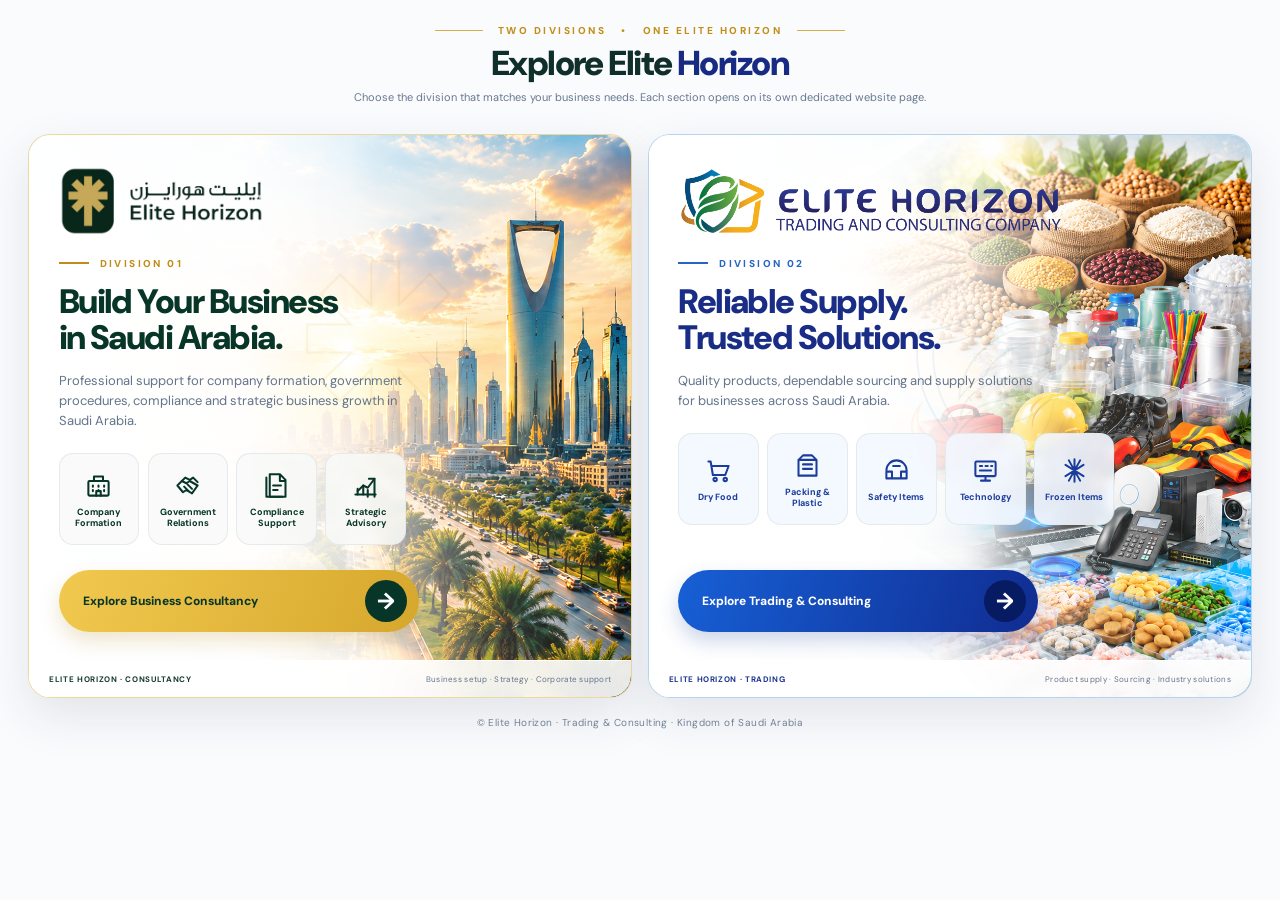
==== commit a310ad86: "Add files via upload" ====
--- a/index.html
+++ b/index.html
@@ -1,44 +1,90 @@
-<!DOCTYPE html>
+<!doctype html>
 <html lang="en">
 <head>
-<meta charset="UTF-8"><meta name="viewport" content="width=device-width, initial-scale=1.0">
-<meta name="theme-color" content="#f6f8fb"><title>Explore Elite Horizon | Two Divisions</title>
+<meta charset="utf-8">
+<meta name="viewport" content="width=device-width, initial-scale=1">
+<meta name="theme-color" content="#f7f9fb">
+<meta name="description" content="Explore Elite Horizon — Business Setup & Strategic Consultancy and Trading & Consulting Company in Saudi Arabia.">
+<title>Explore Elite Horizon | Two Divisions</title>
 <link rel="icon" href="assets/favicon.png">
-<link rel="preconnect" href="https://fonts.googleapis.com"><link rel="preconnect" href="https://fonts.gstatic.com" crossorigin>
-<link href="https://fonts.googleapis.com/css2?family=DM+Sans:wght@400;500;600;700;800&display=swap" rel="stylesheet">
+<link rel="preconnect" href="https://fonts.googleapis.com">
+<link rel="preconnect" href="https://fonts.gstatic.com" crossorigin>
+<link href="https://fonts.googleapis.com/css2?family=DM+Sans:wght@400;500;600;700;800;900&display=swap" rel="stylesheet">
 <style>
-:root{--green:#073528;--green2:#0b4939;--gold:#d9ad35;--navy:#172b83;--blue:#1747ad;--ink:#102a26;--muted:#66758b;--line:#e5eaf0;--paper:#fff;--bg:#f3f6f9}
-*{box-sizing:border-box}html{scroll-behavior:smooth}body{margin:0;background:radial-gradient(ellipse at 50% -15%,#fff 0,#f4f7fa 58%,#edf2f6 100%);font-family:'DM Sans',Arial,sans-serif;color:var(--ink);-webkit-font-smoothing:antialiased}
-.page{width:min(1440px,100%);margin:auto;padding:34px 34px 30px}.intro{text-align:center;margin:0 auto 28px;max-width:850px}.eyebrow{display:flex;align-items:center;justify-content:center;gap:15px;color:#c18e18;font-size:12px;font-weight:800;letter-spacing:.25em;text-transform:uppercase}.eyebrow:before,.eyebrow:after{content:"";width:42px;height:1px;background:#d7ad4b}.intro h1{margin:10px 0 7px;font-size:clamp(30px,4vw,48px);line-height:1.05;letter-spacing:-.045em;color:#102e2a;font-weight:800}.intro p{margin:0;color:#68788e;font-size:14px;line-height:1.6}
-.divisions{display:grid;gap:24px}.division{position:relative;isolation:isolate;overflow:hidden;min-height:570px;border-radius:25px;background:#fff;border:1px solid rgba(217,173,53,.42);box-shadow:0 18px 50px rgba(23,43,70,.09);display:grid;grid-template-columns:48% 52%;transition:transform .35s,box-shadow .35s}.division:hover{transform:translateY(-3px);box-shadow:0 24px 58px rgba(23,43,70,.14)}.division.trading{border-color:rgba(53,128,204,.25)}
-.visual{position:absolute;inset:0;z-index:-2}.visual img{width:100%;height:100%;object-fit:cover;object-position:center}.division:after{content:"";position:absolute;inset:0;z-index:-1;pointer-events:none;background:linear-gradient(90deg,rgba(255,255,255,.99) 0%,rgba(255,255,255,.97) 31%,rgba(255,255,255,.82) 46%,rgba(255,255,255,.16) 68%,rgba(255,255,255,0) 100%)}.division.trading:after{background:linear-gradient(90deg,rgba(255,255,255,.99) 0%,rgba(255,255,255,.97) 30%,rgba(255,255,255,.82) 45%,rgba(255,255,255,.12) 68%,rgba(255,255,255,0) 100%)}
-.content{padding:36px 42px 34px;display:flex;flex-direction:column;align-items:flex-start;max-width:680px}.brand{height:76px;display:flex;align-items:center;margin-bottom:26px}.brand img{display:block;max-width:min(100%,390px);max-height:76px;object-fit:contain;object-position:left center}.trading .brand img{max-width:380px}.division-tag{display:flex;align-items:center;gap:11px;margin-bottom:13px;font-size:12px;letter-spacing:.26em;text-transform:uppercase;font-weight:800;color:#bf8d1e}.division-tag:before{content:"";width:28px;height:2px;background:currentColor}.trading .division-tag{color:#2454b4}.content h2{font-size:clamp(34px,4.1vw,58px);line-height:1.06;letter-spacing:-.045em;margin:0 0 15px;color:var(--green);font-weight:800;max-width:590px}.trading .content h2{color:#192b83}.desc{font-size:17px;line-height:1.58;color:#64748b;max-width:470px;margin:0 0 22px}.services{display:flex;gap:12px;align-items:stretch;margin:0 0 26px;flex-wrap:wrap}.service{min-width:88px;text-align:center;padding:10px 11px 7px;border-radius:13px;background:rgba(246,249,249,.84);border:1px solid rgba(225,233,235,.85);color:var(--green);font-size:11px;font-weight:700;line-height:1.25}.trading .service{color:#1c3c9b;background:rgba(243,248,255,.88)}.service .ico{display:block;font-size:25px;line-height:1;margin-bottom:8px}.cta{display:inline-flex;align-items:center;justify-content:space-between;gap:25px;min-width:330px;padding:10px 12px 10px 24px;border-radius:999px;background:linear-gradient(110deg,#e9bd45,#d2a12c);color:#073528;text-decoration:none;font-size:15px;font-weight:800;box-shadow:0 9px 20px rgba(181,137,28,.2);transition:transform .2s,filter .2s}.cta:hover{transform:translateY(-2px);filter:brightness(1.04)}.cta .arrow{width:42px;height:42px;display:grid;place-items:center;border-radius:50%;background:var(--green);color:white;font-size:23px}.trading .cta{background:linear-gradient(110deg,#1555c4,#102c88);color:#fff;box-shadow:0 9px 20px rgba(25,63,156,.2)}.trading .cta .arrow{background:#071b62}
-.footer{display:flex;justify-content:space-between;gap:12px;padding:15px 22px;border-top:1px solid rgba(255,255,255,.5);background:rgba(255,255,255,.92);color:#65758a;font-size:10px;letter-spacing:.04em}.footer strong{color:#173a32;letter-spacing:.08em}.trading .footer strong{color:#1c348f}.decoration{position:absolute;z-index:-1;width:245px;height:245px;object-fit:contain;left:37%;top:14%;opacity:.20;pointer-events:none}.trading .decoration{width:320px;height:300px;left:38%;top:18%;opacity:.15}
-@media(max-width:900px){.page{padding:25px 18px}.division{min-height:530px;grid-template-columns:1fr}.content{padding:30px 30px 28px;max-width:620px}.division:after{background:linear-gradient(90deg,rgba(255,255,255,.99) 0%,rgba(255,255,255,.95) 45%,rgba(255,255,255,.52) 72%,rgba(255,255,255,.1) 100%)}.division.trading:after{background:linear-gradient(90deg,rgba(255,255,255,.99) 0%,rgba(255,255,255,.95) 45%,rgba(255,255,255,.52) 72%,rgba(255,255,255,.1) 100%)}.decoration{left:48%;opacity:.12}}
-@media(max-width:560px){.page{padding:22px 12px}.intro{margin-bottom:20px}.intro h1{font-size:31px}.intro p{font-size:12px}.eyebrow{font-size:10px;letter-spacing:.18em}.division{min-height:0;border-radius:19px}.visual img{object-position:62% center}.division:after,.division.trading:after{background:linear-gradient(90deg,rgba(255,255,255,.99) 0%,rgba(255,255,255,.95) 58%,rgba(255,255,255,.65) 100%)}.content{padding:22px 19px 22px}.brand{height:60px;margin-bottom:21px}.brand img{max-height:58px;max-width:82%}.division-tag{font-size:10px;letter-spacing:.2em}.content h2{font-size:34px;max-width:350px}.desc{font-size:14px;max-width:340px;margin-bottom:16px}.services{gap:7px;margin-bottom:18px}.service{min-width:67px;padding:9px 7px;font-size:9px}.service .ico{font-size:21px}.cta{min-width:0;width:100%;font-size:13px;padding-left:17px}.cta .arrow{width:36px;height:36px}.footer{font-size:8px;padding:12px;flex-wrap:wrap}.decoration{left:45%;top:25%;width:170px;height:170px;opacity:.10}.trading .decoration{width:210px;height:210px;left:42%;opacity:.1}}
+:root{--green:#073528;--green2:#0b4939;--gold:#e0b63e;--navy:#172b83;--blue:#1554c5;--ink:#102a26;--muted:#61728a;--line:#e5eaf0;--paper:#fff}
+*{box-sizing:border-box}html{scroll-behavior:smooth}body{margin:0;min-height:100vh;font-family:'DM Sans',Arial,sans-serif;color:var(--ink);background:#f5f8fb url('assets/site-background.png') center/cover fixed no-repeat;-webkit-font-smoothing:antialiased}
+body:before{content:"";position:fixed;inset:0;background:rgba(255,255,255,.42);pointer-events:none;z-index:-1}
+.page{width:min(1880px,100%);margin:0 auto;padding:24px clamp(14px,2.2vw,42px) 26px}
+.intro{text-align:center;margin:0 auto 28px;max-width:1000px}.eyebrow{display:flex;align-items:center;justify-content:center;gap:15px;color:#c18e18;font-size:clamp(10px,.72vw,13px);font-weight:800;letter-spacing:.25em;text-transform:uppercase}.eyebrow:before,.eyebrow:after{content:"";width:48px;height:1px;background:#d7ad4b}.intro h1{margin:9px 0 7px;font-size:clamp(28px,2.7vw,48px);line-height:1.05;letter-spacing:-.045em;color:#102e2a;font-weight:900}.intro h1 span{color:var(--navy)}.intro p{margin:0;color:#68788e;font-size:clamp(11px,.82vw,15px);line-height:1.55}
+.divisions{display:grid;grid-template-columns:repeat(2,minmax(0,1fr));gap:clamp(14px,1.2vw,24px);align-items:stretch}
+.division{position:relative;isolation:isolate;overflow:hidden;min-height:clamp(520px,39vw,690px);border-radius:22px;background:#fff;border:1px solid rgba(217,173,53,.48);box-shadow:0 18px 48px rgba(23,43,70,.11);display:flex;flex-direction:column;transition:transform .3s ease,box-shadow .3s ease}
+.division:hover{transform:translateY(-4px);box-shadow:0 25px 58px rgba(23,43,70,.16)}.division.trading{border-color:rgba(65,151,224,.4)}
+.visual{position:absolute;inset:0;z-index:-3}.visual img{width:100%;height:100%;object-fit:cover;object-position:center right;display:block}
+.division:after{content:"";position:absolute;inset:0;z-index:-2;pointer-events:none;background:linear-gradient(90deg,rgba(255,255,255,.99) 0%,rgba(255,255,255,.97) 36%,rgba(255,255,255,.82) 53%,rgba(255,255,255,.22) 76%,rgba(255,255,255,.03) 100%)}
+.division.trading:after{background:linear-gradient(90deg,rgba(255,255,255,.99) 0%,rgba(255,255,255,.97) 35%,rgba(255,255,255,.82) 52%,rgba(255,255,255,.18) 75%,rgba(255,255,255,.02) 100%)}
+.content{position:relative;z-index:1;width:70%;padding:clamp(24px,2.4vw,44px) clamp(22px,2.3vw,42px) 28px;display:flex;flex-direction:column;align-items:flex-start;flex:1}
+.brand{height:clamp(62px,5.5vw,94px);display:flex;align-items:center;margin-bottom:clamp(20px,1.6vw,30px);max-width:100%}.brand img{display:block;max-width:min(100%,390px);max-height:100%;object-fit:contain;object-position:left center}.trading .brand img{max-width:410px}
+.division-tag{display:flex;align-items:center;gap:11px;margin-bottom:14px;font-size:clamp(10px,.7vw,13px);letter-spacing:.24em;text-transform:uppercase;font-weight:800;color:#c18d19}.division-tag:before{content:"";width:30px;height:2px;background:currentColor}.trading .division-tag{color:#2764c3}
+.content h2{font-size:clamp(30px,2.65vw,51px);line-height:1.06;letter-spacing:-.045em;margin:0 0 15px;color:var(--green);font-weight:900;max-width:620px}.trading .content h2{color:#1a2d86}
+.desc{font-size:clamp(13px,.95vw,17px);line-height:1.55;color:#63748c;max-width:540px;margin:0 0 22px}
+.services{display:flex;gap:clamp(7px,.65vw,12px);align-items:stretch;margin:0 0 25px;flex-wrap:nowrap}.service{width:clamp(70px,6.3vw,112px);min-height:92px;text-align:center;padding:12px 8px 9px;border-radius:14px;background:rgba(248,250,249,.86);border:1px solid rgba(225,233,235,.9);color:var(--green);font-size:clamp(9px,.67vw,12px);font-weight:700;line-height:1.25;display:flex;flex-direction:column;align-items:center;justify-content:center;gap:8px;backdrop-filter:blur(4px)}.trading .service{color:#1c3c9b;background:rgba(243,248,255,.9)}.service svg{width:27px;height:27px;stroke:currentColor;fill:none;stroke-width:1.8;stroke-linecap:round;stroke-linejoin:round}
+.cta{display:inline-flex;align-items:center;justify-content:space-between;gap:25px;min-width:min(360px,100%);padding:10px 12px 10px 24px;border-radius:999px;background:linear-gradient(110deg,#f1c94e,#d6a72d);color:#073528;text-decoration:none;font-size:clamp(12px,.85vw,15px);font-weight:800;box-shadow:0 9px 20px rgba(181,137,28,.22);transition:transform .2s,filter .2s;margin-top:auto}.cta:hover{transform:translateY(-2px);filter:brightness(1.04)}.cta .arrow{width:42px;height:42px;display:grid;place-items:center;border-radius:50%;background:var(--green);color:white;font-size:23px;flex:0 0 auto}.trading .cta{background:linear-gradient(110deg,#1760d6,#102c91);color:#fff;box-shadow:0 9px 20px rgba(25,63,156,.22)}.trading .cta .arrow{background:#071b62}
+.watermark{position:absolute;z-index:-1;pointer-events:none;object-fit:contain;opacity:.16;mix-blend-mode:multiply}.consultancy .watermark{width:clamp(190px,18vw,330px);height:clamp(190px,18vw,330px);left:40%;top:19%}.trading .watermark{width:clamp(230px,23vw,400px);height:clamp(190px,18vw,330px);left:36%;top:24%;opacity:.14}
+.card-footer{position:relative;z-index:1;margin-top:auto;display:flex;justify-content:space-between;align-items:center;gap:12px;padding:13px 20px;background:rgba(255,255,255,.9);border-top:1px solid rgba(255,255,255,.8);color:#64748b;font-size:clamp(8px,.58vw,10px);letter-spacing:.035em;backdrop-filter:blur(8px)}.card-footer strong{color:#173a32;letter-spacing:.08em}.trading .card-footer strong{color:#1c348f}
+.site-footer{text-align:center;padding:18px 10px 0;color:#77869a;font-size:10px;letter-spacing:.04em}
+@media(max-width:1100px){.page{padding:22px 16px}.division{min-height:520px}.content{width:76%;padding:26px 24px 24px}.brand{height:65px}.services{gap:6px}.service{width:74px;min-height:82px}.content h2{font-size:clamp(29px,3vw,38px)}.desc{font-size:13px}.watermark{opacity:.1!important}}
+@media(max-width:760px){body{background-attachment:scroll}.divisions{grid-template-columns:1fr;gap:18px}.division{min-height:540px}.content{width:72%;padding:27px 26px 26px}.brand{height:72px}.content h2{font-size:clamp(34px,6vw,46px)}.desc{font-size:15px}.service{width:clamp(75px,13vw,100px);min-height:88px;font-size:10px}.services{gap:9px}.division:after,.division.trading:after{background:linear-gradient(90deg,rgba(255,255,255,.99) 0%,rgba(255,255,255,.96) 43%,rgba(255,255,255,.72) 68%,rgba(255,255,255,.16) 100%)}.watermark{opacity:.12!important}}
+@media(max-width:480px){.page{padding:19px 11px}.intro{margin-bottom:19px}.eyebrow{font-size:9px;letter-spacing:.16em;gap:8px}.eyebrow:before,.eyebrow:after{width:25px}.intro h1{font-size:29px}.intro p{font-size:11px}.division{min-height:570px;border-radius:17px}.content{width:100%;padding:22px 18px 22px}.brand{height:58px;margin-bottom:20px}.brand img{max-width:82%;max-height:58px}.division-tag{font-size:9px;letter-spacing:.18em}.content h2{font-size:34px;max-width:360px}.desc{font-size:13px;max-width:350px}.services{gap:6px;flex-wrap:wrap;margin-bottom:18px}.service{width:calc(25% - 5px);min-width:0;min-height:72px;padding:8px 4px;font-size:8px;gap:5px}.service svg{width:22px;height:22px}.trading .service{width:calc(20% - 5px)}.cta{min-width:0;width:100%;font-size:12px;padding-left:17px}.cta .arrow{width:36px;height:36px}.card-footer{font-size:7px;padding:10px 12px}.watermark{display:none}}
 @media(prefers-reduced-motion:reduce){*{scroll-behavior:auto!important;transition:none!important}}
-</style></head>
-<body><main class="page">
-<header class="intro"><div class="eyebrow">Two Divisions <span>•</span> One Elite Horizon</div><h1>Explore Elite Horizon</h1><p>Choose the division that matches your business needs. Each section opens on its own dedicated website page.</p></header>
-<section class="divisions">
-<article class="division consultancy">
- <div class="visual"><img src="assets/consultancy-skyline.png" alt="Riyadh skyline at sunset"></div>
- <img class="decoration" src="assets/consultancy-emblem-outline.png" alt="" aria-hidden="true">
- <div class="content"><div class="brand"><img src="assets/consultancy-logo.png" alt="Elite Horizon Business Setup and Strategic Consultancy"></div>
- <div class="division-tag">Division 01</div><h2>Build Your Business<br>in Saudi Arabia.</h2>
- <p class="desc">Professional support for company formation, government procedures, compliance and strategic business growth in Saudi Arabia.</p>
- <div class="services"><div class="service"><span class="ico">▦</span>Company<br>Formation</div><div class="service"><span class="ico">♧</span>Government<br>Relations</div><div class="service"><span class="ico">▤</span>Compliance<br>Support</div><div class="service"><span class="ico">↗</span>Strategic<br>Advisory</div></div>
- <a class="cta" href="consultancy.html"><span>Explore Business Consultancy</span><span class="arrow">→</span></a></div>
- <div class="footer"><strong>ELITE HORIZON · CONSULTANCY</strong><span>Business setup · Strategy · Corporate support</span></div>
-</article>
-<article class="division trading">
- <div class="visual"><img src="assets/trading-industrial-collage.png" alt="Food, packaging, safety and technology supply products"></div>
- <img class="decoration" src="assets/trading-emblem-outline.png" alt="" aria-hidden="true">
- <div class="content"><div class="brand"><img src="assets/trading-logo.png" alt="Elite Horizon Trading and Consulting Company"></div>
- <div class="division-tag">Division 02</div><h2>Reliable Supply.<br>Trusted Solutions.</h2>
- <p class="desc">Quality products, dependable sourcing and supply solutions for businesses across Saudi Arabia.</p>
- <div class="services"><div class="service"><span class="ico">▱</span>Dry Food</div><div class="service"><span class="ico">▦</span>Packing &amp;<br>Plastic</div><div class="service"><span class="ico">♧</span>Safety Items</div><div class="service"><span class="ico">▣</span>Technology</div><div class="service"><span class="ico">❄</span>Frozen Items</div></div>
- <a class="cta" href="trading.html"><span>Explore Trading &amp; Consulting</span><span class="arrow">→</span></a></div>
- <div class="footer"><strong>ELITE HORIZON · TRADING</strong><span>Product supply · Sourcing · Industry solutions</span></div>
-</article>
-</section></main></body></html>
+</style>
+</head>
+<body>
+<main class="page">
+<header class="intro">
+  <div class="eyebrow">Two Divisions <span>•</span> One Elite Horizon</div>
+  <h1>Explore Elite <span>Horizon</span></h1>
+  <p>Choose the division that matches your business needs. Each section opens on its own dedicated website page.</p>
+</header>
+<section class="divisions" aria-label="Elite Horizon divisions">
+  <article class="division consultancy">
+    <div class="visual"><img src="assets/consultancy-skyline.png" alt="Riyadh skyline at sunset"></div>
+    <img class="watermark" src="assets/consultancy-emblem-outline.png" alt="" aria-hidden="true">
+    <div class="content">
+      <div class="brand"><img src="assets/consultancy-logo.png" alt="Elite Horizon Business Setup and Strategic Consultancy"></div>
+      <div class="division-tag">Division 01</div>
+      <h2>Build Your Business<br>in Saudi Arabia.</h2>
+      <p class="desc">Professional support for company formation, government procedures, compliance and strategic business growth in Saudi Arabia.</p>
+      <div class="services">
+        <div class="service"><svg viewBox="0 0 24 24"><rect x="3" y="8" width="18" height="13" rx="1"/><path d="M8 8V4h8v4M7 12v1m5-1v1m5-1v1M7 16v1m5-1v1m5-1v1M10 21v-4h4v4"/></svg>Company<br>Formation</div>
+        <div class="service"><svg viewBox="0 0 24 24"><path d="M3 12l4-4 4 2 3-2 7 4-5 7-5-3-3 2-5-6z"/><path d="M7 8l3-3 4 2 3-2 4 4M9 13l4 4m-1-6l4 4"/></svg>Government<br>Relations</div>
+        <div class="service"><svg viewBox="0 0 24 24"><path d="M6 2h9l5 5v15H6zM15 2v6h5M9 12h7M9 16h4"/><path d="M3 5v17h14"/></svg>Compliance<br>Support</div>
+        <div class="service"><svg viewBox="0 0 24 24"><path d="M3 20h18M5 17l5-5 4 2 6-8"/><path d="M15 6h5v5M5 20V15m5 5v-8m4 10v-6m6 6V8"/></svg>Strategic<br>Advisory</div>
+      </div>
+      <a class="cta" href="consultancy.html"><span>Explore Business Consultancy</span><span class="arrow">→</span></a>
+    </div>
+    <div class="card-footer"><strong>ELITE HORIZON · CONSULTANCY</strong><span>Business setup · Strategy · Corporate support</span></div>
+  </article>
+  <article class="division trading">
+    <div class="visual"><img src="assets/trading-industrial-collage.png" alt="Food, packaging, safety and technology supply categories"></div>
+    <img class="watermark" src="assets/trading-emblem-outline.png" alt="" aria-hidden="true">
+    <div class="content">
+      <div class="brand"><img src="assets/trading-logo.png" alt="Elite Horizon Trading and Consulting Company"></div>
+      <div class="division-tag">Division 02</div>
+      <h2>Reliable Supply.<br>Trusted Solutions.</h2>
+      <p class="desc">Quality products, dependable sourcing and supply solutions for businesses across Saudi Arabia.</p>
+      <div class="services">
+        <div class="service"><svg viewBox="0 0 24 24"><path d="M3 4h2l2 12h11l3-8H6"/><circle cx="9" cy="20" r="1.5"/><circle cx="18" cy="20" r="1.5"/></svg>Dry Food</div>
+        <div class="service"><svg viewBox="0 0 24 24"><path d="M4 7h16v14H4zM4 7l4-4h8l4 4M8 11h8M8 15h8"/></svg>Packing &<br>Plastic</div>
+        <div class="service"><svg viewBox="0 0 24 24"><path d="M3 12a9 9 0 0 1 18 0v7h-5v-6h5M3 13h5v6H3zM8 19h8"/><path d="M9 8h6"/></svg>Safety Items</div>
+        <div class="service"><svg viewBox="0 0 24 24"><rect x="3" y="4" width="18" height="13" rx="1"/><path d="M8 21h8m-4-4v4M7 8h2m3 0h2m3 0h1M7 12h10"/></svg>Technology</div>
+        <div class="service"><svg viewBox="0 0 24 24"><path d="M12 2v20M4 7l16 10M4 17L20 7M7 3l10 18M17 3L7 21"/></svg>Frozen Items</div>
+      </div>
+      <a class="cta" href="trading.html"><span>Explore Trading &amp; Consulting</span><span class="arrow">→</span></a>
+    </div>
+    <div class="card-footer"><strong>ELITE HORIZON · TRADING</strong><span>Product supply · Sourcing · Industry solutions</span></div>
+  </article>
+</section>
+<footer class="site-footer">© Elite Horizon · Trading &amp; Consulting · Kingdom of Saudi Arabia</footer>
+</main>
+</body>
+</html>
